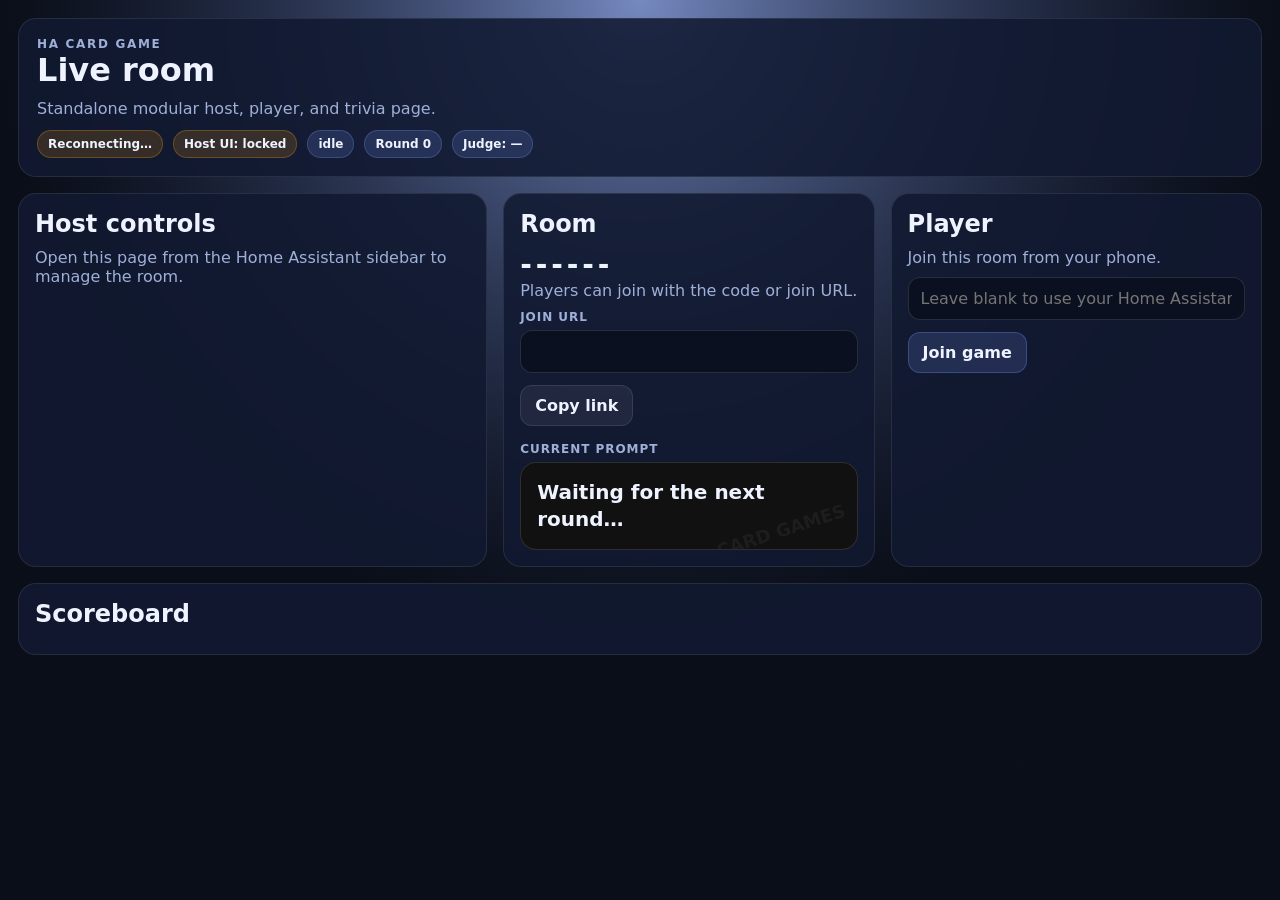
==== custom_components/ha_card_game/frontend/index.modular.html @ fb8c6206 "Add files via upload" ====
<!doctype html>
<html>
  <head>
    <meta charset="utf-8" />
    <meta name="viewport" content="width=device-width, initial-scale=1" />
    <title>HA Card Game Modular</title>
    <style>
      :root{
        --bg:#0b1020; --panel:#121a31; --panel2:#0f1730; --border:rgba(255,255,255,.09);
        --text:#eef3ff; --muted:#9fb0d8; --accent:#7c9cff; --accent2:#9bb6ff; --danger:#ef4444;
        --ok:#22c55e; --warn:#f59e0b;
      }
      *{box-sizing:border-box}
      html,body{margin:0;padding:0;background:radial-gradient(circle at top, rgba(58,86,165,.45), rgba(10,14,24,.96) 58%);color:var(--text);font-family:system-ui,-apple-system,Segoe UI,Roboto,sans-serif}
      body{min-height:100vh}
      .container{max-width:1500px;margin:0 auto;padding:18px}
      .hero,.card{background:rgba(18,26,49,.88);border:1px solid var(--border);border-radius:18px;backdrop-filter:blur(6px)}
      .hero{padding:18px;margin-bottom:16px}
      .eyebrow{font-size:12px;letter-spacing:.14em;text-transform:uppercase;color:var(--muted);font-weight:800}
      h1,h2,h3,h4{margin:0 0 10px}
      p{margin:0 0 10px}
      .muted{color:var(--muted)}
      .layout{display:grid;grid-template-columns:1.2fr .95fr .95fr;gap:16px}
      .card{padding:16px}
      .hidden{display:none!important}
      .badge{display:inline-flex;align-items:center;gap:6px;padding:6px 10px;border-radius:999px;background:rgba(124,156,255,.16);border:1px solid rgba(124,156,255,.26);font-size:12px;font-weight:700}
      .badge.warning{background:rgba(245,158,11,.16);border-color:rgba(245,158,11,.28)}
      .badge.success{background:rgba(34,197,94,.14);border-color:rgba(34,197,94,.3)}
      .pill-row,.actions,.row,.wrap{display:flex;gap:10px;flex-wrap:wrap}
      .control-grid,.subgrid{display:grid;grid-template-columns:repeat(auto-fit,minmax(210px,1fr));gap:12px}
      .label{display:block;font-size:12px;letter-spacing:.08em;text-transform:uppercase;color:var(--muted);font-weight:700;margin-bottom:6px}
      input,select,textarea,button{font:inherit}
      input,select,textarea{
        width:100%;background:#0b1020;border:1px solid rgba(255,255,255,.12);color:var(--text);
        border-radius:12px;padding:11px 12px
      }
      textarea{min-height:120px;resize:vertical}
      select[multiple]{min-height:132px}
      button{
        border:1px solid rgba(124,156,255,.28);background:rgba(124,156,255,.16);color:var(--text);
        border-radius:12px;padding:10px 14px;font-weight:700;cursor:pointer
      }
      button.secondary{background:rgba(255,255,255,.06);border-color:rgba(255,255,255,.1)}
      button.danger{background:rgba(239,68,68,.14);border-color:rgba(239,68,68,.3)}
      button:disabled{opacity:.55;cursor:not-allowed}
      .notice{padding:11px 12px;border-radius:12px;background:rgba(124,156,255,.12);border:1px solid rgba(124,156,255,.24);margin-bottom:12px}
      .notice.warning{background:rgba(245,158,11,.12);border-color:rgba(245,158,11,.26)}
      .notice.success{background:rgba(34,197,94,.12);border-color:rgba(34,197,94,.26)}
      .room-code{font-size:28px;font-weight:900;letter-spacing:.14em}
      .prompt-box{padding:16px;border-radius:16px;background:#111;border:1px solid rgba(255,255,255,.12);line-height:1.35;font-size:20px;font-weight:800;position:relative;overflow:hidden}
      .prompt-box::after,.hand-card::after{content:'CARD GAMES';position:absolute;right:8px;bottom:6px;font-size:18px;font-weight:900;opacity:.05;transform:rotate(-18deg);pointer-events:none}
      .hand{display:grid;grid-template-columns:repeat(auto-fit,minmax(160px,1fr));gap:12px}
      .hand-card{position:relative;text-align:left;min-height:190px;padding:16px;border-radius:18px;background:#fff;color:#111;border:1px solid rgba(0,0,0,.12);font-weight:700}
      .submission-card,.player-row,.score-row{padding:12px;border-radius:14px;background:rgba(255,255,255,.04);border:1px solid rgba(255,255,255,.08)}
      .submission-card.winner{border-color:rgba(34,197,94,.35);background:rgba(34,197,94,.08)}
      .players,.scoreboard,.submissions,.stack{display:grid;gap:10px}
      .host-section details{border:1px solid var(--border);border-radius:14px;background:rgba(10,16,32,.45);overflow:hidden}
      .host-section summary{cursor:pointer;list-style:none;padding:14px 16px;font-weight:800;display:flex;justify-content:space-between;align-items:center}
      .host-section summary::-webkit-details-marker{display:none}
      .host-section .section-body{padding:0 16px 16px}
      .pill-note{font-size:12px;color:var(--muted)}
      .q-wrap{margin-bottom:12px;padding:16px 18px;border-radius:18px;background:rgba(124,156,255,.10);border:1px solid rgba(124,156,255,.24)}
      .q-row{display:flex;gap:12px;align-items:flex-start}
      .q-badge{font-size:28px;font-weight:900;color:var(--accent2)}
      .q-text{font-size:19px;font-weight:800;line-height:1.35}
      .timer-badge{display:inline-flex;align-items:center;justify-content:center;min-width:72px;padding:6px 10px;border-radius:999px;font-weight:800;background:rgba(124,156,255,.18);border:1px solid rgba(124,156,255,.26)}
      .timer-badge.warning{background:rgba(245,158,11,.16);border-color:rgba(245,158,11,.3)}
      .timer-badge.danger{background:rgba(239,68,68,.16);border-color:rgba(239,68,68,.3)}
      .host-only{}
      @media (max-width: 1100px){.layout{grid-template-columns:1fr}}
    </style>
  </head>
  <body>
    <main class="container">
      <header class="hero">
        <div class="eyebrow">HA Card Game</div>
        <h1 id="heroTitle">Live room</h1>
        <p class="muted">Standalone modular host, player, and trivia page.</p>
        <div class="pill-row" style="margin-top:12px">
          <span class="badge" id="connectionBadge">Connecting…</span>
          <span class="badge" id="hostBadge">Host UI: checking…</span>
          <span class="badge" id="stateBadge">idle</span>
          <span class="badge" id="roundBadge">Round 0</span>
          <span class="badge" id="judgeBadge">Judge: —</span>
        </div>
      </header>

      <div class="layout">
        <section class="card">
          <h2>Host controls</h2>
          <div id="hostNotice" class="notice hidden"></div>
          <div id="hostLocked" class="muted">Open this page from the Home Assistant sidebar to manage the room.</div>
          <div id="hostControls" class="hidden"></div>
        </section>

        <section class="card" id="roomPanel">
          <h2>Room</h2>
          <div class="room-code" id="joinCodeMain">------</div>
          <p class="muted">Players can join with the code or join URL.</p>
          <label class="label" for="joinUrl">Join URL</label>
          <input id="joinUrl" readonly />
          <div class="actions" style="margin-top:12px">
            <button class="secondary" id="copyJoinBtn">Copy link</button>
          </div>
          <div style="margin-top:16px">
            <div class="label">Current prompt</div>
            <div class="prompt-box" id="promptText">Waiting for the next round…</div>
          </div>
        </section>

        <section class="card">
          <h2 id="playerHeading">Player</h2>
          <div id="playerNotice" class="notice hidden"></div>

          <div id="joinPanel">
            <p class="muted">Join this room from your phone.</p>
            <input id="playerNameInput" placeholder="Leave blank to use your Home Assistant name" />
            <div class="actions" style="margin-top:12px">
              <button id="joinBtn">Join game</button>
            </div>
          </div>

          <div id="activePlayerPanel" class="hidden">
            <div id="submitPanel">
              <div id="triviaQuestionPrompt" class="q-wrap hidden">
                <div class="q-row">
                  <div class="q-badge">Q:</div>
                  <div style="flex:1">
                    <div class="q-text" id="triviaQuestionText">Waiting…</div>
                    <div class="wrap" style="margin-top:10px;align-items:center">
                      <span class="timer-badge" id="triviaTimerBadge">No timer</span>
                      <span class="pill-note" id="triviaTimerNote">Timer starts when the round begins</span>
                    </div>
                  </div>
                </div>
              </div>

              <div id="playerPromptCard" class="prompt-box hidden"></div>

              <div class="label">Your hand / choices</div>
              <div class="hand" id="handList"></div>
              <label for="cardText" class="muted" id="manualAnswerLabel">Manual answer</label>
              <textarea id="cardText" placeholder="Enter your answer..."></textarea>
              <div class="actions" style="margin-top:12px">
                <button class="secondary" id="buzzBtn">Buzz in first</button>
                <button id="submitBtn">Submit</button>
              </div>
            </div>

            <div id="judgePanel" class="hidden" style="margin-top:16px">
              <div class="notice">You are the judge this round. Pick the best anonymous answer.</div>
              <div class="submissions" id="judgeSubmissions"></div>
            </div>
          </div>
        </section>
      </div>

      <section class="card" style="margin-top:16px">
        <h2>Scoreboard</h2>
        <div class="scoreboard" id="scoreboard"></div>
      </section>
    </main>

    <script>
      const DOMAIN = 'ha_card_game';
      const storageKey = 'ha_card_game_session';
      const url = new URL(window.location.href);
      const joinCodeFromUrl = (url.searchParams.get('join') || '').toUpperCase();
      const tokenFromUrl = (url.searchParams.get('token') || '').trim();
      const nameFromUrl = (url.searchParams.get('name') || '').trim();

      let session = JSON.parse(localStorage.getItem(storageKey) || 'null');
      if (tokenFromUrl) {
        session = { player_name: nameFromUrl || (session && session.player_name) || '', session_token: tokenFromUrl };
        localStorage.setItem(storageKey, JSON.stringify(session));
      }

      let latestState = null;
      let latestHost = null;
      let ws = null;
      let reconnectTimer = null;
      let hostEnabled = false;
      let countdownTimer = null;
      let hostEditing = false;
      let hostEditUntil = 0;

      const el = (id) => document.getElementById(id);
      const show = (node, visible) => node.classList.toggle('hidden', !visible);

      function markHostEditing(ms = 8000) {
        hostEditing = true;
        hostEditUntil = Date.now() + ms;
      }

      function clearHostEditingSoon(ms = 900) {
        hostEditUntil = Date.now() + ms;
        window.setTimeout(() => {
          if (Date.now() >= hostEditUntil) hostEditing = false;
        }, ms + 50);
      }

      function shouldSkipHostHydration() {
        if (!hostEditing && Date.now() >= hostEditUntil) return false;
        const active = document.activeElement;
        if (!active) return false;
        const tag = (active.tagName || '').toLowerCase();
        return tag === 'input' || tag === 'select' || tag === 'textarea';
      }

      function wireHostEditingGuards() {
        if (document.body.dataset.hostEditingGuards === 'true') return;
        document.body.dataset.hostEditingGuards = 'true';

        document.addEventListener('focusin', (event) => {
          const tag = (event.target?.tagName || '').toLowerCase();
          if (tag === 'input' || tag === 'select' || tag === 'textarea') markHostEditing(8000);
        });

        document.addEventListener('input', (event) => {
          const tag = (event.target?.tagName || '').toLowerCase();
          if (tag === 'input' || tag === 'select' || tag === 'textarea') markHostEditing(8000);
        });

        document.addEventListener('change', () => {
          markHostEditing(4000);
        });

        document.addEventListener('focusout', () => {
          clearHostEditingSoon(900);
        });
      }

      function setNotice(targetId, message, type = '') {
        const node = el(targetId);
        if (!node) return;
        node.textContent = message || '';
        node.className = 'notice' + (type ? ' ' + type : '') + (message ? '' : ' hidden');
      }
      function escapeHtml(value) {
        return String(value || '').replace(/[&<>"']/g, (char) => ({ '&': '&amp;', '<': '&lt;', '>': '&gt;', '"': '&quot;', "'": '&#39;' }[char]));
      }
      function escapeAttr(value) {
        return String(value || '')
          .replace(/&/g, '&amp;')
          .replace(/"/g, '&quot;')
          .replace(/</g, '&lt;')
          .replace(/>/g, '&gt;');
      }
      function setConnection(text, ok = true) {
        const badge = el('connectionBadge');
        badge.textContent = text;
        badge.className = 'badge' + (ok ? '' : ' warning');
      }

      function persistSession(data) {
        session = data;
        localStorage.setItem(storageKey, JSON.stringify(data));
      }

      function findParentHass() {
        try {
          if (window.parent && window.parent !== window) {
            const roots = window.parent.document.querySelectorAll('home-assistant, hc-main, home-assistant-main');
            for (const root of roots) {
              if (root && root.hass) return root.hass;
              if (root && root.__data && root.__data.hass) return root.__data.hass;
            }
            const first = window.parent.document.querySelector('home-assistant');
            if (first && first.hass) return first.hass;
          }
        } catch (_err) {}
        return null;
      }
      function getBearerToken() {
        try {
          const parentHass = findParentHass();
          const token = parentHass?.auth?.data?.accessToken;
          if (token) return token;
        } catch (_err) {}
        try {
          const raw = window.localStorage.getItem('hassTokens');
          if (raw) {
            const parsed = JSON.parse(raw);
            if (parsed?.access_token) return parsed.access_token;
          }
        } catch (_err) {}
        return null;
      }
      async function api(path, method = 'GET', body = null) {
        const options = { method, headers: {}, credentials: 'same-origin' };
        if (body) {
          options.headers['Content-Type'] = 'application/json';
          options.body = JSON.stringify(body);
        }
        const token = getBearerToken();
        if (token) options.headers['Authorization'] = 'Bearer ' + token;
        const response = await fetch(path, options);
        const data = await response.json().catch(() => ({}));
        if (!response.ok || data.ok === false) {
          throw new Error(data.error || 'Request failed');
        }
        return data;
      }
      async function hostAction(action, extra = {}) {
        return api(`/api/${DOMAIN}/host/action`, 'POST', { action, ...extra });
      }

      function createSection(hostControls, id, title, open) {
        let wrapper = document.getElementById(id);
        if (!wrapper) {
          wrapper = document.createElement('div');
          wrapper.className = 'host-section';
          wrapper.id = id;
          const details = document.createElement('details');
          details.open = !!open;
          details.innerHTML = `<summary><span>${title}</span><span>${open ? 'Hide' : 'Show'}</span></summary><div class="section-body"></div>`;
          details.addEventListener('toggle', () => {
            const marker = details.querySelector('summary span:last-child');
            if (marker) marker.textContent = details.open ? 'Hide' : 'Show';
          });
          wrapper.appendChild(details);
          hostControls.appendChild(wrapper);
        }
        return wrapper.querySelector('.section-body');
      }

      function renderPlayers(players, judge) {
        const hostList = el('playersHostList');
        if (hostList) {
          hostList.innerHTML = players.map((player) => `
            <div class="player-row">
              <div class="row" style="justify-content:space-between;align-items:center">
                <div>
                  <strong>${escapeHtml(player.name)}</strong>
                  <div class="muted">${player.name === judge && latestState?.game_mode !== 'trivia' ? 'Current judge' : 'Player'}${latestState?.trivia?.team_mode ? ` · ${escapeHtml(player.team || 'Solo')}` : ''}</div>
                </div>
                <div class="wrap" style="justify-content:flex-end">
                  ${player.name === judge && latestState?.game_mode !== 'trivia' ? '<span class="badge">Judge</span>' : ''}
                  ${latestState?.trivia?.team_mode ? `<span class="badge">${escapeHtml(player.team || 'Solo')}</span>` : ''}
                  <span class="badge">${player.score} pts</span>
                  ${hostEnabled ? `<button class="danger" data-remove-player="${escapeAttr(player.name)}">Remove</button>` : ''}
                </div>
              </div>
            </div>
          `).join('') || '<div class="muted">No players yet.</div>';
          hostList.querySelectorAll('[data-remove-player]').forEach((button) => {
            button.addEventListener('click', async () => {
              try {
                await hostAction('remove_player', { player_name: button.dataset.removePlayer });
                setNotice('hostNotice', `Removed ${button.dataset.removePlayer}.`, 'success');
              } catch (err) {
                setNotice('hostNotice', err.message, 'warning');
              }
            });
          });
        }

        const board = el('scoreboard');
        board.innerHTML = players.slice().sort((a,b) => (b.score - a.score) || a.name.localeCompare(b.name)).map((item, idx) => `
          <div class="score-row row" style="justify-content:space-between;align-items:center">
            <strong>#${idx + 1} ${escapeHtml(item.name)}</strong>
            <span class="badge">${item.score} pts</span>
          </div>
        `).join('') || '<div class="muted">No scores yet.</div>';
      }

      function renderDeckSelect(state) {
        const select = el('deckSelect');
        if (!select) return;
        const decks = state.available_decks || [];
        select.innerHTML = decks.map((deck) => `<option value="${escapeAttr(deck.slug)}">${escapeHtml(deck.name)}</option>`).join('');
        if (state.deck_name) select.value = state.deck_name;
        const selectedDeck = decks.find((item) => item.slug === state.deck_name) || decks[0];
        if (el('deckDescription')) el('deckDescription').textContent = selectedDeck?.description || '';
      }

      function renderQuestionArea(state) {
        const triviaMode = state.game_mode === 'trivia';
        show(el('triviaQuestionPrompt'), triviaMode);
        show(el('playerPromptCard'), !triviaMode && !!state.current_prompt);

        if (triviaMode) {
          el('triviaQuestionText').textContent = state.trivia?.current_question?.question || state.current_prompt || 'Waiting for the next trivia question…';
          updateTimerDisplay(state);
        } else {
          el('playerPromptCard').textContent = state.current_prompt || '';
        }
      }

      function renderHandOrChoices(state) {
        const hand = el('handList');
        const triviaMode = state.game_mode === 'trivia';
        const cards = state.hand || [];
        const choices = state.trivia?.current_question?.choices || [];
        const buzzerMode = !!state.trivia?.buzzer_mode;
        const buzzOwner = state.trivia?.buzz_owner || '';
        const canAnswer = !buzzerMode || buzzOwner === state.player_name;

        if (triviaMode) {
          hand.innerHTML = choices.map((choice, idx) => `
            <button class="hand-card" ${canAnswer ? '' : 'disabled'} data-choice="${escapeAttr(choice)}">
              <div><strong>${String.fromCharCode(65 + idx)}.</strong></div>
              <div style="margin-top:auto">${escapeHtml(choice)}</div>
            </button>
          `).join('') || '<div class="muted">Waiting for question choices.</div>';
          hand.querySelectorAll('[data-choice]').forEach((button) => {
            button.addEventListener('click', async () => {
              if (!canAnswer) return;
              el('cardText').value = button.dataset.choice;
              await submitCard();
            });
          });
          show(el('cardText'), false);
          show(el('manualAnswerLabel'), false);
        } else {
          hand.innerHTML = cards.map((card, idx) => `
            <button class="hand-card" data-card="${escapeAttr(card)}">
              <div class="pill-note">Card ${idx + 1}</div>
              <div style="margin-top:auto">${escapeHtml(card)}</div>
            </button>
          `).join('') || '<div class="muted">No hand cards yet.</div>';
          hand.querySelectorAll('[data-card]').forEach((button) => {
            button.addEventListener('click', () => {
              el('cardText').value = button.dataset.card;
            });
          });
          show(el('cardText'), true);
          show(el('manualAnswerLabel'), true);
        }
      }

      function renderJudgeSubmissions(state) {
        const panel = el('judgeSubmissions');
        const triviaMode = state.game_mode === 'trivia';
        if (triviaMode) {
          const results = state.trivia?.results || [];
          const correct = state.trivia?.current_question?.correct_answer || state.winner_card || '';
          const explanation = state.trivia?.current_question?.explanation || '';
          panel.innerHTML = results.map((item) => `
            <div class="submission-card ${item.correct ? 'winner' : ''}">
              <div><strong>${escapeHtml(item.player)}</strong>${state.trivia?.team_mode ? ` · ${escapeHtml(item.team || 'Solo')}` : ''}</div>
              <div style="margin-top:8px">${escapeHtml(item.answer || '—')}</div>
              <div class="muted" style="margin-top:6px">${item.correct ? 'Correct' : 'Incorrect'}</div>
            </div>
          `).join('') + (results.length ? `<div class="notice" style="margin-top:12px">Correct answer: <strong>${escapeHtml(correct)}</strong>${explanation ? `<div class="muted" style="margin-top:6px">${escapeHtml(explanation)}</div>` : ''}</div>` : '<div class="muted">Waiting for trivia results.</div>');
        } else {
          panel.innerHTML = (state.public_submissions || []).map((submission) => `
            <div class="submission-card">
              <div class="pill-note">Submission ${escapeHtml(submission.id.replace('sub_', ''))}</div>
              <div style="margin-top:8px">${escapeHtml(submission.card)}</div>
              <div style="margin-top:10px"><button data-submission-id="${escapeAttr(submission.id)}">Pick winner</button></div>
            </div>
          `).join('') || '<div class="muted">Waiting for all players to submit.</div>';
          panel.querySelectorAll('button[data-submission-id]').forEach((button) => {
            button.addEventListener('click', async () => {
              try {
                await api(`/api/${DOMAIN}/pick_winner`, 'POST', {
                  session_token: session?.session_token,
                  submission_id: button.dataset.submissionId,
                });
                setNotice('playerNotice', 'Winner selected.', 'success');
              } catch (err) {
                setNotice('playerNotice', err.message, 'warning');
              }
            });
          });
        }
      }

      function updateTimerDisplay(state) {
        const badge = el('triviaTimerBadge');
        const note = el('triviaTimerNote');
        if (!badge || !note) return;
        if (countdownTimer) {
          clearInterval(countdownTimer);
          countdownTimer = null;
        }
        const duration = Number(state.round_timer_duration || state.trivia?.answer_seconds || 0);
        const endsAt = Number(state.round_timer_ends_at || 0);

        function draw() {
          if (!duration || !endsAt) {
            badge.textContent = 'No timer';
            badge.classList.remove('warning', 'danger');
            note.textContent = state.state === 'results'
              ? `Answer shown now · next question after about ${Number(state.trivia?.reveal_seconds || 5)}s`
              : 'Timer starts when the round begins';
            return;
          }
          const remaining = Math.max(0, Math.ceil(endsAt - Date.now() / 1000));
          const minutes = Math.floor(remaining / 60);
          const seconds = String(remaining % 60).padStart(2, '0');
          badge.textContent = `${minutes}:${seconds}`;
          badge.classList.toggle('warning', remaining <= 15 && remaining > 5);
          badge.classList.toggle('danger', remaining <= 5);
          note.textContent = state.state === 'results'
            ? `Answer shown now · next question after about ${Number(state.trivia?.reveal_seconds || 5)}s`
            : 'Time remaining to answer';
        }
        draw();
        if (duration && endsAt) countdownTimer = setInterval(draw, 1000);
      }

      function renderPlayerControls(state) {
        const joined = !!state.is_joined;
        const isJudge = !!state.is_judge;
        const hasSubmitted = !!state.has_submitted;
        const triviaMode = state.game_mode === 'trivia';
        const triviaResult = (state.trivia?.results || []).find((item) => item.player === state.player_name);

        el('playerHeading').textContent = joined ? `Player: ${state.player_name}${state.team ? ` · ${state.team}` : ''}` : 'Join the game';
        show(el('joinPanel'), !joined);
        show(el('activePlayerPanel'), joined);
        show(el('submitPanel'), joined && (!isJudge || triviaMode));
        show(el('judgePanel'), joined && (isJudge || (triviaMode && state.state === 'results')));

        if (!joined && joinCodeFromUrl) {
          setNotice('playerNotice', `Joining room ${joinCodeFromUrl}`, '');
        } else if (joined && triviaMode && state.state === 'results' && triviaResult) {
          setNotice('playerNotice',
            triviaResult.correct
              ? `Correct! ${state.team ? `${state.team} now has ${state.team_score || 0} pts.` : ''}`
              : `Not this round. Correct answer: ${state.winner_card || state.trivia?.current_question?.correct_answer || ''}`,
            triviaResult.correct ? 'success' : 'warning'
          );
        } else if (joined && state.state === 'results' && state.winner) {
          setNotice('playerNotice', `${state.winner} won the round.`, 'success');
        } else if (joined && triviaMode && state.trivia?.steal_active && !hasSubmitted) {
          setNotice('playerNotice', state.trivia?.steal_team ? `Steal chance for ${state.trivia.steal_team}. Buzz in now.` : 'Steal chance is live. Buzz in now.', 'warning');
        } else if (joined && triviaMode && state.trivia?.buzzer_mode && !state.trivia?.buzz_owner && !hasSubmitted) {
          setNotice('playerNotice', 'Buzz in first to answer.', '');
        } else if (joined && triviaMode && state.trivia?.buzzer_mode && state.trivia?.buzz_owner && state.trivia?.buzz_owner !== state.player_name && !hasSubmitted) {
          setNotice('playerNotice', `${state.trivia.buzz_owner} has control of this question.`, '');
        } else if (joined && !isJudge && hasSubmitted) {
          setNotice('playerNotice', triviaMode ? 'Trivia answer locked in.' : 'Card submitted. Waiting for the judge.', 'success');
        } else {
          setNotice('playerNotice', '');
        }

        const canBuzz = !!(triviaMode && state.trivia?.buzzer_mode && state.state === 'submitting' && !hasSubmitted && (!state.trivia?.buzz_owner || state.trivia?.buzz_owner === state.player_name) && (!state.trivia?.steal_active || !state.trivia?.steal_team || state.team === state.trivia?.steal_team));
        const canSubmitTrivia = !!(triviaMode && state.state === 'submitting' && !hasSubmitted && (!state.trivia?.buzzer_mode || state.trivia?.buzz_owner === state.player_name));

        el('submitBtn').disabled = triviaMode ? !canSubmitTrivia : (hasSubmitted || state.state !== 'submitting');
        el('buzzBtn').disabled = !canBuzz;
        show(el('buzzBtn'), triviaMode && state.trivia?.buzzer_mode);
        el('cardText').disabled = hasSubmitted || state.state !== 'submitting';

        renderQuestionArea(state);
        renderHandOrChoices(state);
        if (joined && (isJudge || (triviaMode && state.state === 'results'))) renderJudgeSubmissions(state);
      }

      function ensureHostControls() {
        const hostControls = el('hostControls');
        if (hostControls.dataset.built === 'true') return;
        hostControls.dataset.built = 'true';

        const roundsBody = createSection(hostControls, 'hostSection-rounds', 'Game mode & rounds', true);
        const playersBody = createSection(hostControls, 'hostSection-players', 'Players', true);
        const accessBody = createSection(hostControls, 'hostSection-access', 'Room & host access', false);
        const advancedBody = createSection(hostControls, 'hostSection-advanced', 'Trivia packs, AI, and imports', false);

        roundsBody.innerHTML = `
          <div class="control-grid">
            <div>
              <label class="label" for="enhancedGameModeSelect">Mode</label>
              <select id="enhancedGameModeSelect">
                <option value="trivia">Trivia</option>
                <option value="cards">Cards Against Us</option>
                <option value="judge_party">Kids Cards Against Us</option>
              </select>
            </div>
            <div class="cards-only">
              <label class="label" for="deckSelect">Deck</label>
              <select id="deckSelect"></select>
              <div id="deckDescription" class="pill-note"></div>
            </div>
            <div class="trivia-only">
              <label class="label" for="enhancedTriviaCategorySelect">Trivia categories</label>
              <select id="enhancedTriviaCategorySelect" multiple></select>
              <div class="pill-note">Hold Ctrl/Cmd to choose more than one category.</div>
            </div>
            <div class="trivia-only">
              <label class="label" for="enhancedTriviaCountInput">Question count</label>
              <input id="enhancedTriviaCountInput" type="number" min="1" max="100" step="1" value="25" />
            </div>
            <div class="trivia-only">
              <label class="label" for="enhancedTriviaAgeRangeSelect">Age range</label>
              <select id="enhancedTriviaAgeRangeSelect">
                <option value="6_8">6-8</option><option value="9_12">9-12</option><option value="13_17">13-17</option><option value="18_plus">18+</option>
              </select>
            </div>
            <div class="trivia-only">
              <label class="label" for="enhancedTriviaSourceSelect">Source</label>
              <select id="enhancedTriviaSourceSelect">
                <option value="offline_curated">Offline curated</option><option value="ai">AI</option>
              </select>
            </div>
          </div>

          <div class="subgrid trivia-only" style="margin-top:12px">
            <div><label class="label" for="enhancedTriviaTeamModeSelect">Team mode</label><select id="enhancedTriviaTeamModeSelect"><option value="true">On</option><option value="false">Off</option></select></div>
            <div><label class="label" for="enhancedTriviaBuzzerModeSelect">Buzzer mode</label><select id="enhancedTriviaBuzzerModeSelect"><option value="true">On</option><option value="false">Off</option></select></div>
            <div><label class="label" for="enhancedTriviaBuzzBonusInput">Buzz bonus</label><input id="enhancedTriviaBuzzBonusInput" type="number" min="0" max="10" step="1" value="1" /></div>
            <div><label class="label" for="enhancedTriviaStealEnabledSelect">Steal answer</label><select id="enhancedTriviaStealEnabledSelect"><option value="true">On</option><option value="false">Off</option></select></div>
            <div><label class="label" for="enhancedAnswerSecondsInput">Answer seconds</label><input id="enhancedAnswerSecondsInput" type="number" min="3" max="120" step="1" value="15" /></div>
            <div><label class="label" for="enhancedRevealSecondsInput">Reveal seconds</label><input id="enhancedRevealSecondsInput" type="number" min="1" max="60" step="1" value="5" /></div>
            <div><label class="label" for="enhancedAutoCycleSelect">Auto next question</label><select id="enhancedAutoCycleSelect"><option value="true">On</option><option value="false">Off</option></select></div>
          </div>

          <div class="actions" style="margin-top:12px">
            <button id="enhancedApplyModeBtn">Apply mode</button>
            <button class="secondary cards-only" id="hostReloadDecksBtn">Reload decks</button>
            <button class="secondary cards-only" id="hostStartBtn">Start game</button>
            <button class="secondary trivia-only" id="enhancedPrepareTriviaBtn">Prepare trivia</button>
            <button class="secondary trivia-only" id="enhancedGenerateAiTriviaBtn">Generate AI trivia deck</button>
            <button class="secondary trivia-only" id="enhancedStartTriviaBtn">Start trivia</button>
            <button class="secondary" id="hostNextBtn">Next round</button>
            <button class="danger" id="hostResetBtn">Reset lobby</button>
          </div>
          <div id="hostExtraNotice" class="notice hidden" style="margin-top:12px"></div>
        `;

        playersBody.innerHTML = `<div id="playersHostList" class="players"></div>`;

        accessBody.innerHTML = `
          <div class="control-grid">
            <div>
              <label class="label" for="hostUsersSelect">Allowed host users</label>
              <select id="hostUsersSelect" multiple size="6"></select>
            </div>
            <div>
              <label class="label" for="joinCodeTop">Join code</label>
              <div class="room-code" id="joinCodeTop">------</div>
            </div>
          </div>
          <div class="actions" style="margin-top:12px">
            <button class="secondary" id="saveHostUsersBtn">Save host users</button>
          </div>
        `;

        advancedBody.innerHTML = `
          <div class="subgrid trivia-only">
            <div style="grid-column:1 / -1;">
              <h4>Trivia pack import</h4>
              <div class="pill-note">Import a trivia JSON pack here. This is separate from card deck tools.</div>
            </div>
            <div>
              <label class="label" for="enhancedTriviaImportFile">Upload trivia JSON</label>
              <input id="enhancedTriviaImportFile" type="file" accept="application/json,.json" />
            </div>
            <div style="grid-column:1 / -1;">
              <label class="label" for="enhancedTriviaImportJson">Or paste trivia JSON</label>
              <textarea id="enhancedTriviaImportJson" rows="10" placeholder='{"slug":"my_pack","name":"My Pack","questions":[...]}'></textarea>
            </div>
            <div class="actions" style="grid-column:1 / -1;">
              <button class="secondary" id="enhancedImportTriviaPackBtn">Import trivia pack</button>
              <button class="secondary" id="enhancedClearTriviaImportBtn">Clear import box</button>
              <button class="secondary" id="enhancedOpenTriviaEditorBtn">Open manual trivia editor</button>
            </div>
            <div style="grid-column:1 / -1;">
              <div id="enhancedTriviaImportNotice" class="pill-note"></div>
            </div>
          </div>

          <div class="subgrid trivia-only" style="margin-top:14px">
            <div style="grid-column:1 / -1;">
              <h4>Trivia voice</h4>
            </div>
            <div><label class="label" for="enhancedTtsEnabledSelect">Voice host</label><select id="enhancedTtsEnabledSelect"><option value="false">Off</option><option value="true">On</option></select></div>
            <div><label class="label" for="enhancedTtsProviderSelect">TTS provider</label><select id="enhancedTtsProviderSelect"></select></div>
            <div><label class="label" for="enhancedTtsVoiceInput">Voice name</label><input id="enhancedTtsVoiceInput" placeholder="alloy, shimmer..." /></div>
            <div><label class="label" for="enhancedTtsLanguageInput">Language</label><input id="enhancedTtsLanguageInput" placeholder="en-US" /></div>
            <div><label class="label" for="enhancedSpeechRateInput">Speech rate WPM</label><input id="enhancedSpeechRateInput" type="number" min="80" max="260" step="5" value="155" /></div>
            <div><label class="label" for="enhancedTimerAfterVoiceSelect">Start timer after speech</label><select id="enhancedTimerAfterVoiceSelect"><option value="true">On</option><option value="false">Off</option></select></div>
            <div><label class="label" for="enhancedAnnounceAnswersSelect">Read correct answer</label><select id="enhancedAnnounceAnswersSelect"><option value="true">On</option><option value="false">Off</option></select></div>
            <div><label class="label" for="enhancedAnnouncePlayersSelect">Read winners</label><select id="enhancedAnnouncePlayersSelect"><option value="true">On</option><option value="false">Off</option></select></div>
            <div style="grid-column:1 / -1;">
              <label class="label" for="enhancedTtsTargetsSelect">Speaker targets</label>
              <select id="enhancedTtsTargetsSelect" multiple></select>
              <div class="pill-note">Pick one provider and one or more media players.</div>
            </div>
            <div class="actions" style="grid-column:1 / -1;">
              <button class="secondary" id="enhancedSaveVoiceBtn">Save voice settings</button>
            </div>
          </div>

          <div class="subgrid" style="margin-top:14px">
            <div style="grid-column:1 / -1;">
              <h4>AI deck tools</h4>
            </div>
            <div><label class="label" for="aiThemeInput">AI theme</label><input id="aiThemeInput" placeholder="Smart home chaos" /></div>
            <div><label class="label" for="aiAgeRangeSelect">Age range</label><select id="aiAgeRangeSelect"><option value="6_8">6-8</option><option value="9_12">9-12</option><option value="13_17">13-17</option><option value="18_plus" selected>18+</option></select></div>
            <div class="cards-only"><label class="label" for="aiPromptCountInput">Prompt count</label><input id="aiPromptCountInput" type="number" min="1" value="12" /></div>
            <div class="cards-only"><label class="label" for="aiWhiteCountInput">White card count</label><input id="aiWhiteCountInput" type="number" min="3" value="40" /></div>
            <div class="actions cards-only" style="grid-column:1 / -1;">
              <button class="secondary" id="generateAiDeckBtn">Generate AI deck</button>
              <button class="secondary" id="extendDeckAiBtn">Add AI cards to selected deck</button>
            </div>
          </div>

          <div id="manualEditorMount" class="hidden" style="margin-top:16px">
            <h4>Manual custom trivia pack editor</h4>
            <div class="control-grid">
              <div><label class="label" for="customTriviaPackSelect">Existing pack</label><select id="customTriviaPackSelect"></select></div>
              <div><label class="label" for="customTriviaPackNameInput">Pack name</label><input id="customTriviaPackNameInput" placeholder="Road Trip Facts" /></div>
              <div><label class="label" for="customTriviaPackSlugInput">Pack slug</label><input id="customTriviaPackSlugInput" placeholder="road_trip_facts" /></div>
            </div>
            <div style="margin-top:12px">
              <label class="label" for="customTriviaPackDescriptionInput">Description</label>
              <input id="customTriviaPackDescriptionInput" placeholder="Family road trip trivia for mixed ages" />
            </div>
            <div style="margin-top:12px">
              <label class="label" for="customTriviaQuestionsInput">Questions JSON array</label>
              <textarea id="customTriviaQuestionsInput" style="min-height:220px" placeholder='[{"question":"What color is the sun?","correct_answer":"Yellow","choices":["Blue","Yellow","Green","Purple"],"accepted_answers":["Yellow"],"difficulty":"easy","age_range":"6_8"}]'></textarea>
            </div>
            <div class="actions" style="margin-top:12px">
              <button class="secondary" id="saveCustomTriviaPackBtn">Save trivia pack</button>
              <button class="danger" id="deleteCustomTriviaPackBtn">Delete trivia pack</button>
            </div>
            <div id="manualEditorNotice" class="notice hidden" style="margin-top:12px"></div>
          </div>
        `;

        bindHostButtons();
      }

      function bindHostButtons() {
        el('enhancedApplyModeBtn').addEventListener('click', async () => {
          try {
            const mode = el('enhancedGameModeSelect').value;
            await hostAction('set_game_mode', { game_mode: mode });
            setNotice('hostNotice', 'Game mode updated.', 'success');
          } catch (err) { setNotice('hostNotice', err.message, 'warning'); }
        });

        el('saveHostUsersBtn').addEventListener('click', async () => {
          try {
            const selected = Array.from(el('hostUsersSelect').selectedOptions || []).map((option) => option.value);
            await hostAction('set_allowed_host_users', { user_ids: selected });
            await bootstrapHost();
            setNotice('hostNotice', 'Host users updated.', 'success');
          } catch (err) { setNotice('hostNotice', err.message, 'warning'); }
        });

        el('hostReloadDecksBtn').addEventListener('click', async () => {
          try { await hostAction('reload_decks'); setNotice('hostNotice', 'Decks reloaded.', 'success'); }
          catch (err) { setNotice('hostNotice', err.message, 'warning'); }
        });
        el('hostStartBtn').addEventListener('click', async () => {
          try { await hostAction('start_game', { deck_name: el('deckSelect').value, game_mode: latestState?.game_mode === 'trivia' ? 'trivia' : 'cards' }); setNotice('hostNotice', 'Game started.', 'success'); }
          catch (err) { setNotice('hostNotice', err.message, 'warning'); }
        });
        el('hostNextBtn').addEventListener('click', async () => {
          try { await hostAction('next_round'); setNotice('hostNotice', 'Advanced to the next round.', 'success'); }
          catch (err) { setNotice('hostNotice', err.message, 'warning'); }
        });
        el('hostResetBtn').addEventListener('click', async () => {
          try { await hostAction('reset_game'); localStorage.removeItem(storageKey); session = null; setNotice('hostNotice', 'Lobby reset and new join code issued.', 'success'); }
          catch (err) { setNotice('hostNotice', err.message, 'warning'); }
        });

        el('generateAiDeckBtn').addEventListener('click', async () => {
          const btn = el('generateAiDeckBtn');
          const old = btn.textContent;
          try {
            btn.disabled = true; btn.textContent = 'Please wait…';
            await hostAction('generate_ai_deck', {
              theme: el('aiThemeInput').value || 'Custom AI Pack',
              age_range: el('aiAgeRangeSelect').value,
              prompt_count: parseInt(el('aiPromptCountInput').value || '12', 10),
              white_count: parseInt(el('aiWhiteCountInput').value || '40', 10),
              family_friendly: true
            });
            setNotice('hostExtraNotice', 'AI deck generated.', 'success');
          } catch (err) { setNotice('hostExtraNotice', err.message, 'warning'); }
          finally { hostEditing = false; hostEditUntil = 0; btn.disabled = false; btn.textContent = old; }
        });

        el('extendDeckAiBtn').addEventListener('click', async () => {
          const btn = el('extendDeckAiBtn');
          const old = btn.textContent;
          try {
            btn.disabled = true; btn.textContent = 'Please wait…';
            await hostAction('extend_deck_with_ai', {
              deck_name: el('deckSelect').value,
              theme: el('aiThemeInput').value || 'Deck Expansion',
              age_range: el('aiAgeRangeSelect').value,
              prompt_count: Math.max(1, parseInt(el('aiPromptCountInput').value || '6', 10) || 6),
              white_count: Math.max(3, parseInt(el('aiWhiteCountInput').value || '20', 10) || 20),
              family_friendly: true
            });
            setNotice('hostExtraNotice', 'Selected deck expanded with AI cards.', 'success');
          } catch (err) { setNotice('hostExtraNotice', err.message, 'warning'); }
          finally { hostEditing = false; hostEditUntil = 0; btn.disabled = false; btn.textContent = old; }
        });

        el('enhancedPrepareTriviaBtn').addEventListener('click', async () => {
          const btn = el('enhancedPrepareTriviaBtn');
          const old = btn.textContent;
          try {
            btn.disabled = true; btn.textContent = 'Please wait…';
            const categories = Array.from(el('enhancedTriviaCategorySelect').selectedOptions || []).map((o) => o.value).filter(Boolean);
            await hostAction('set_game_mode', { game_mode: 'trivia' });
            await saveVoiceSettings();
            await hostAction('set_trivia_settings', {
              team_mode: el('enhancedTriviaTeamModeSelect').value === 'true',
              buzzer_mode: el('enhancedTriviaBuzzerModeSelect').value === 'true',
              buzz_bonus: parseInt(el('enhancedTriviaBuzzBonusInput').value || '1', 10),
              steal_enabled: el('enhancedTriviaStealEnabledSelect').value === 'true',
              answer_seconds: parseInt(el('enhancedAnswerSecondsInput').value || '15', 10),
              reveal_seconds: parseInt(el('enhancedRevealSecondsInput').value || '5', 10),
              auto_cycle_enabled: el('enhancedAutoCycleSelect').value === 'true',
            });
            await hostAction('prepare_trivia', {
              categories,
              category: categories[0] || 'fun_facts',
              age_range: el('enhancedTriviaAgeRangeSelect').value || '18_plus',
              question_count: parseInt(el('enhancedTriviaCountInput').value || '25', 10),
              source: el('enhancedTriviaSourceSelect').value || 'offline_curated',
            });
            await bootstrapHost(); await fetchState();
            setNotice('hostExtraNotice', `Prepared trivia from ${categories.length || 1} categor${categories.length === 1 ? 'y' : 'ies'}.`, 'success');
          } catch (err) { setNotice('hostExtraNotice', err.message, 'warning'); }
          finally { hostEditing = false; hostEditUntil = 0; btn.disabled = false; btn.textContent = old; }
        });

        el('enhancedGenerateAiTriviaBtn').addEventListener('click', async () => {
          const btn = el('enhancedGenerateAiTriviaBtn');
          const old = btn.textContent;
          try {
            btn.disabled = true; btn.textContent = 'Please wait…';
            const categories = Array.from(el('enhancedTriviaCategorySelect').selectedOptions || []).map((o) => o.value).filter(Boolean);
            await hostAction('set_game_mode', { game_mode: 'trivia' });
            await saveVoiceSettings();
            await hostAction('set_trivia_settings', {
              team_mode: el('enhancedTriviaTeamModeSelect').value === 'true',
              buzzer_mode: el('enhancedTriviaBuzzerModeSelect').value === 'true',
              buzz_bonus: parseInt(el('enhancedTriviaBuzzBonusInput').value || '1', 10),
              steal_enabled: el('enhancedTriviaStealEnabledSelect').value === 'true',
              answer_seconds: parseInt(el('enhancedAnswerSecondsInput').value || '15', 10),
              reveal_seconds: parseInt(el('enhancedRevealSecondsInput').value || '5', 10),
              auto_cycle_enabled: el('enhancedAutoCycleSelect').value === 'true',
            });
            await hostAction('prepare_trivia', {
              categories,
              category: categories[0] || el('aiThemeInput').value || 'fun_facts',
              age_range: el('enhancedTriviaAgeRangeSelect').value || '18_plus',
              question_count: parseInt(el('enhancedTriviaCountInput').value || '25', 10),
              source: 'ai',
            });
            await bootstrapHost(); await fetchState();
            setNotice('hostExtraNotice', 'AI trivia generated.', 'success');
          } catch (err) { setNotice('hostExtraNotice', err.message, 'warning'); }
          finally { hostEditing = false; hostEditUntil = 0; btn.disabled = false; btn.textContent = old; }
        });

        el('enhancedStartTriviaBtn').addEventListener('click', async () => {
          try {
            await hostAction('set_game_mode', { game_mode: 'trivia' });
            await saveVoiceSettings();
            await hostAction('start_trivia_round');
            await fetchState();
            setNotice('hostExtraNotice', 'Trivia round started.', 'success');
          } catch (err) { setNotice('hostExtraNotice', err.message, 'warning'); }
        });

        el('enhancedImportTriviaPackBtn').addEventListener('click', async () => {
          const button = el('enhancedImportTriviaPackBtn');
          const notice = el('enhancedTriviaImportNotice');
          const originalText = button.textContent;
          try {
            button.disabled = true;
            button.textContent = 'Please wait…';
            notice.textContent = 'Importing trivia pack…';
            let payload = null;
            const fileInput = el('enhancedTriviaImportFile');
            const textArea = el('enhancedTriviaImportJson');
            if (fileInput?.files?.length) {
              payload = JSON.parse(await fileInput.files[0].text());
            } else {
              const raw = String(textArea?.value || '').trim();
              if (!raw) throw new Error('Choose a trivia JSON file or paste trivia JSON');
              payload = JSON.parse(raw);
            }
            await hostAction('import_trivia_pack', {
              slug: String(payload.slug || payload.name || '').trim(),
              name: String(payload.name || payload.slug || '').trim(),
              description: String(payload.description || '').trim(),
              questions: Array.isArray(payload.questions) ? payload.questions : [],
            });
            await bootstrapHost(); await fetchState();
            const importedSlug = String(payload.slug || payload.name || '').trim();
            if (importedSlug) {
              const existing = JSON.parse(localStorage.getItem('ha_card_game_selected_categories') || '[]');
              const merged = Array.from(new Set([importedSlug, ...existing].filter(Boolean)));
              localStorage.setItem('ha_card_game_selected_categories', JSON.stringify(merged));
            }
            renderHostControls(latestState, latestHost);
            const importedCount = Array.isArray(payload.questions) ? payload.questions.length : 0;
            notice.textContent = `Imported trivia pack: ${payload.name || payload.slug} (${importedCount} questions)`;
            setNotice('hostExtraNotice', `Imported trivia pack: ${payload.name || payload.slug}`, 'success');
          } catch (err) {
            notice.textContent = err.message || String(err);
            setNotice('hostExtraNotice', err.message || String(err), 'warning');
          } finally {
            button.disabled = false;
            button.textContent = originalText;
          }
        });

        el('enhancedClearTriviaImportBtn').addEventListener('click', () => {
          if (el('enhancedTriviaImportFile')) el('enhancedTriviaImportFile').value = '';
          if (el('enhancedTriviaImportJson')) el('enhancedTriviaImportJson').value = '';
          if (el('enhancedTriviaImportNotice')) el('enhancedTriviaImportNotice').textContent = '';
        });

        el('enhancedOpenTriviaEditorBtn').addEventListener('click', () => {
          show(el('manualEditorMount'), true);
          el('manualEditorMount').scrollIntoView({ behavior: 'smooth', block: 'start' });
          setNotice('hostExtraNotice', 'Opened manual trivia editor.', 'success');
        });

        el('saveCustomTriviaPackBtn').addEventListener('click', async () => {
          try {
            const questions = JSON.parse(el('customTriviaQuestionsInput').value || '[]');
            await hostAction('save_custom_trivia_pack', {
              slug: el('customTriviaPackSlugInput').value,
              name: el('customTriviaPackNameInput').value,
              description: el('customTriviaPackDescriptionInput').value,
              questions,
            });
            await bootstrapHost(); await fetchState();
            hostEditing = false; hostEditUntil = 0;
            setNotice('manualEditorNotice', 'Custom trivia pack saved.', 'success');
          } catch (err) { setNotice('manualEditorNotice', err.message, 'warning'); }
        });

        el('deleteCustomTriviaPackBtn').addEventListener('click', async () => {
          try {
            await hostAction('delete_custom_trivia_pack', {
              slug: el('customTriviaPackSlugInput').value || el('customTriviaPackSelect').value
            });
            await bootstrapHost(); await fetchState();
            setNotice('manualEditorNotice', 'Custom trivia pack deleted.', 'success');
          } catch (err) { setNotice('manualEditorNotice', err.message, 'warning'); }
        });

        el('customTriviaPackSelect').addEventListener('change', () => {
          const packs = latestHost?.custom_trivia_packs || [];
          const pack = packs.find((item) => item.slug === el('customTriviaPackSelect').value);
          if (!pack) {
            el('customTriviaPackNameInput').value = '';
            el('customTriviaPackSlugInput').value = '';
            el('customTriviaPackDescriptionInput').value = '';
            el('customTriviaQuestionsInput').value = '[]';
            return;
          }
          el('customTriviaPackNameInput').value = pack.name || '';
          el('customTriviaPackSlugInput').value = pack.slug || '';
          el('customTriviaPackDescriptionInput').value = pack.description || '';
          el('customTriviaQuestionsInput').value = JSON.stringify(pack.questions || [], null, 2);
        });

        el('enhancedSaveVoiceBtn').addEventListener('click', async () => {
          try {
            await saveVoiceSettings();
            await bootstrapHost(); await fetchState();
            hostEditing = false; hostEditUntil = 0;
            setNotice('hostExtraNotice', 'Voice settings saved.', 'success');
          } catch (err) { setNotice('hostExtraNotice', err.message, 'warning'); }
        });
      }

      async function saveVoiceSettings() {
        const provider = el('enhancedTtsProviderSelect');
        if (!provider) return;
        const speakerSelect = el('enhancedTtsTargetsSelect');
        const speakerTargets = Array.from(speakerSelect?.selectedOptions || []).map((option) => option.value).filter(Boolean);
        await hostAction('set_trivia_voice_config', {
          enabled: el('enhancedTtsEnabledSelect').value === 'true',
          provider_entity: provider.value || '',
          speaker_targets: speakerTargets,
          voice: el('enhancedTtsVoiceInput').value || '',
          language: el('enhancedTtsLanguageInput').value || '',
          announce_answers: el('enhancedAnnounceAnswersSelect').value === 'true',
          announce_correct_players: el('enhancedAnnouncePlayersSelect').value === 'true',
          start_timer_after_voice: el('enhancedTimerAfterVoiceSelect').value === 'true',
          speech_rate_wpm: parseInt(el('enhancedSpeechRateInput').value || '155', 10),
        });
      }

      function renderHostControls(state, host) {
        ensureHostControls();
        const skipHydration = shouldSkipHostHydration();
        el('joinCodeTop').textContent = state.join_code || '------';
        const users = Array.isArray(host?.available_host_users) ? host.available_host_users : [];
        const selectedIds = new Set(Array.isArray(host?.allowed_host_user_ids) ? host.allowed_host_user_ids : []);
        el('hostUsersSelect').innerHTML = users.map((user) => {
          const label = `${escapeHtml(user.name)}${user.is_admin ? ' (admin)' : ''}${user.is_active === false ? ' [inactive]' : ''}`;
          return `<option value="${escapeAttr(user.id)}"${selectedIds.has(user.id) ? ' selected' : ''}>${label}</option>`;
        }).join('');

        el('enhancedGameModeSelect').value = state.game_mode || 'cards';

        const isTrivia = state.game_mode === 'trivia';
        document.querySelectorAll('.trivia-only').forEach((node) => node.classList.toggle('hidden', !isTrivia));
        document.querySelectorAll('.cards-only').forEach((node) => node.classList.toggle('hidden', isTrivia));

        renderDeckSelect(state);

        const options = new Map();
        (host?.trivia?.categories || []).forEach((value) => {
          const clean = String(value || '').trim();
          if (clean) options.set(clean, clean);
        });
        (state?.trivia?.custom_packs || []).forEach((pack) => {
          const clean = String(pack.slug || '').trim();
          if (clean) options.set(clean, pack.name || clean);
        });
        (host?.custom_trivia_packs || []).forEach((pack) => {
          const clean = String(pack.slug || '').trim();
          if (clean) options.set(clean, pack.name || clean);
        });

        const remembered = JSON.parse(localStorage.getItem('ha_card_game_selected_categories') || '[]');
        const fallbackSelected = [state?.trivia?.category].filter(Boolean);
        const selectedSet = new Set((remembered.length ? remembered : fallbackSelected).filter(Boolean));
        const customPacks = [ ...(state?.trivia?.custom_packs || []), ...(host?.custom_trivia_packs || []) ];
        el('enhancedTriviaCategorySelect').innerHTML = Array.from(options.entries()).map(([value, label]) => {
          const isCustom = customPacks.some((pack) => pack.slug === value);
          const shownLabel = isCustom ? `${label} (custom)` : label;
          return `<option value="${escapeAttr(value)}" ${selectedSet.has(value) ? 'selected' : ''}>${escapeHtml(shownLabel)}</option>`;
        }).join('');
        el('enhancedTriviaCategorySelect').onchange = () => {
          const selected = Array.from(el('enhancedTriviaCategorySelect').selectedOptions || []).map((option) => option.value);
          localStorage.setItem('ha_card_game_selected_categories', JSON.stringify(selected));
        };

        if (!skipHydration) {
          if (!el('enhancedTriviaCountInput').value) el('enhancedTriviaCountInput').value = '25';
          el('enhancedTriviaAgeRangeSelect').value = state?.trivia?.age_range || '18_plus';
          el('enhancedTriviaSourceSelect').value = state?.trivia?.source || 'offline_curated';
          el('enhancedTriviaTeamModeSelect').value = String(Boolean(state?.trivia?.team_mode));
          el('enhancedTriviaBuzzerModeSelect').value = String(Boolean(state?.trivia?.buzzer_mode));
          el('enhancedTriviaBuzzBonusInput').value = state?.trivia?.buzz_bonus ?? 1;
          el('enhancedTriviaStealEnabledSelect').value = String(Boolean(state?.trivia?.steal_enabled));
          el('enhancedAnswerSecondsInput').value = state?.trivia?.answer_seconds || state?.round_timer_duration || 15;
          el('enhancedRevealSecondsInput').value = state?.trivia?.reveal_seconds || 5;
          el('enhancedAutoCycleSelect').value = String(state?.trivia?.auto_cycle_enabled !== false);
        }

        const voice = host?.trivia?.voice || {};
        const providers = (host?.trivia?.tts_providers || []).map((item) => ({ value: item.entity_id, label: item.name || item.entity_id }));
        el('enhancedTtsProviderSelect').innerHTML = ['<option value="">Choose provider...</option>'].concat(providers.map((item) => `<option value="${escapeAttr(item.value)}">${escapeHtml(item.label)}</option>`)).join('');
        if (!skipHydration) {
          el('enhancedTtsEnabledSelect').value = String(Boolean(voice.enabled));
          el('enhancedTtsProviderSelect').value = voice.provider_entity || '';
          el('enhancedTtsVoiceInput').value = voice.voice || '';
          el('enhancedTtsLanguageInput').value = voice.language || '';
          el('enhancedSpeechRateInput').value = voice.speech_rate_wpm ?? 155;
          el('enhancedTimerAfterVoiceSelect').value = String(voice.start_timer_after_voice !== false);
          el('enhancedAnnounceAnswersSelect').value = String(voice.announce_answers !== false);
          el('enhancedAnnouncePlayersSelect').value = String(voice.announce_correct_players !== false);
        }
        const selectedTargets = new Set((voice.speaker_targets || []).map((v) => String(v)));
        el('enhancedTtsTargetsSelect').innerHTML = (host?.trivia?.speaker_targets || []).map((item) => {
          const value = String(item.entity_id || '');
          const label = String(item.name || value);
          return `<option value="${escapeAttr(value)}"${selectedTargets.has(value) ? ' selected' : ''}>${escapeHtml(label)}</option>`;
        }).join('');

        el('customTriviaPackSelect').innerHTML = '<option value="">New pack</option>' + (host?.custom_trivia_packs || []).map((item) => `<option value="${escapeAttr(item.slug)}">${escapeHtml(item.name)} (${item.question_count || (item.questions || []).length})</option>`).join('');
      }

      function render(state) {
        latestState = state;
        el('heroTitle').textContent = state.active_instance_name || 'Live room';
        el('stateBadge').textContent = state.state;
        el('roundBadge').textContent = `Round ${state.round_number}`;
        el('judgeBadge').textContent = state.game_mode === 'trivia' ? 'Trivia mode' : `Judge: ${state.judge || '—'}`;
        el('joinCodeMain').textContent = state.join_code || '------';
        el('joinUrl').value = state.join_url || '';
        el('promptText').textContent = state.current_prompt || 'Waiting for the next round…';
        renderPlayers(state.players || [], state.judge);
        renderPlayerControls(state);
        if (hostEnabled) renderHostControls(state, latestHost);
      }

      async function fetchState() {
        const token = session?.session_token ? `?token=${encodeURIComponent(session.session_token)}` : '';
        const data = await api(`/api/${DOMAIN}/state${token}`);
        render(data.state);
      }

      async function bootstrapHost() {
        try {
          const data = await api(`/api/${DOMAIN}/host/bootstrap`);
          latestHost = data.host || null;
          hostEnabled = !!data.host?.can_manage;
          el('hostBadge').textContent = 'Host UI: enabled';
          el('hostBadge').className = 'badge success';
          show(el('hostControls'), true);
          show(el('hostLocked'), false);
          render(data.state);
        } catch (_err) {
          latestHost = null;
          hostEnabled = false;
          el('hostBadge').textContent = 'Host UI: locked';
          el('hostBadge').className = 'badge warning';
          show(el('hostControls'), false);
          show(el('hostLocked'), true);
        }
      }

      async function joinPlayer() {
        try {
          const playerName = el('playerNameInput').value.trim();
          const joinCode = joinCodeFromUrl || latestState?.join_code;
          const data = await api(`/api/${DOMAIN}/join`, 'POST', {
            join_code: joinCode,
            player_name: playerName,
          });
          persistSession({ player_name: data.player_name, session_token: data.session_token });
          await fetchState();
          setNotice('playerNotice', 'Joined successfully.', 'success');
        } catch (err) { setNotice('playerNotice', err.message, 'warning'); }
      }

      async function submitCard() {
        try {
          await api(`/api/${DOMAIN}/submit`, 'POST', {
            session_token: session?.session_token,
            card_text: el('cardText').value,
          });
          el('cardText').value = '';
          await fetchState();
          setNotice('playerNotice', 'Submitted.', 'success');
        } catch (err) { setNotice('playerNotice', err.message, 'warning'); }
      }

      async function buzzIn() {
        try {
          await api(`/api/${DOMAIN}/buzz`, 'POST', { session_token: session?.session_token });
          await fetchState();
          setNotice('playerNotice', 'Buzzed in.', 'success');
        } catch (err) { setNotice('playerNotice', err.message, 'warning'); }
      }

      function connectWebSocket() {
        if (ws) ws.close();
        const protocol = window.location.protocol === 'https:' ? 'wss:' : 'ws:';
        ws = new WebSocket(`${protocol}//${window.location.host}/api/${DOMAIN}/ws`);
        ws.addEventListener('open', () => {
          setConnection('Live', true);
          if (reconnectTimer) {
            clearTimeout(reconnectTimer);
            reconnectTimer = null;
          }
        });
        ws.addEventListener('message', (event) => {
          try {
            const payload = JSON.parse(event.data);
            if (payload.event === 'state' && payload.state) {
              const state = { ...payload.state };
              if (session?.session_token && latestState) {
                state.is_joined = latestState.is_joined;
                state.player_name = latestState.player_name;
                state.is_judge = latestState.is_judge;
                state.has_submitted = latestState.has_submitted;
                state.hand = latestState.hand;
              }
              render(state);
              if (session?.session_token) fetchState().catch(() => {});
            }
          } catch (err) { console.error(err); }
        });
        ws.addEventListener('close', () => {
          setConnection('Reconnecting…', false);
          reconnectTimer = setTimeout(connectWebSocket, 1500);
        });
        ws.addEventListener('error', () => {
          setConnection('Connection issue', false);
          ws.close();
        });
      }

      el('joinBtn').addEventListener('click', joinPlayer);
      el('submitBtn').addEventListener('click', submitCard);
      el('buzzBtn').addEventListener('click', buzzIn);
      el('copyJoinBtn').addEventListener('click', async () => {
        try {
          await navigator.clipboard.writeText(el('joinUrl').value);
          setNotice(hostEnabled ? 'hostNotice' : 'playerNotice', 'Join link copied.', 'success');
        } catch (err) {
          setNotice(hostEnabled ? 'hostNotice' : 'playerNotice', 'Could not copy link.', 'warning');
        }
      });

      if (nameFromUrl && el('playerNameInput')) el('playerNameInput').value = decodeURIComponent(nameFromUrl);
      if (joinCodeFromUrl) setNotice('playerNotice', `Joining room ${joinCodeFromUrl}`, '');

      wireHostEditingGuards();

      bootstrapHost().catch(() => {});
      fetchState().catch(() => {});
      connectWebSocket();
      setInterval(() => { if (session?.session_token) fetchState().catch(() => {}); }, 5000);
    </script>
  </body>
</html>
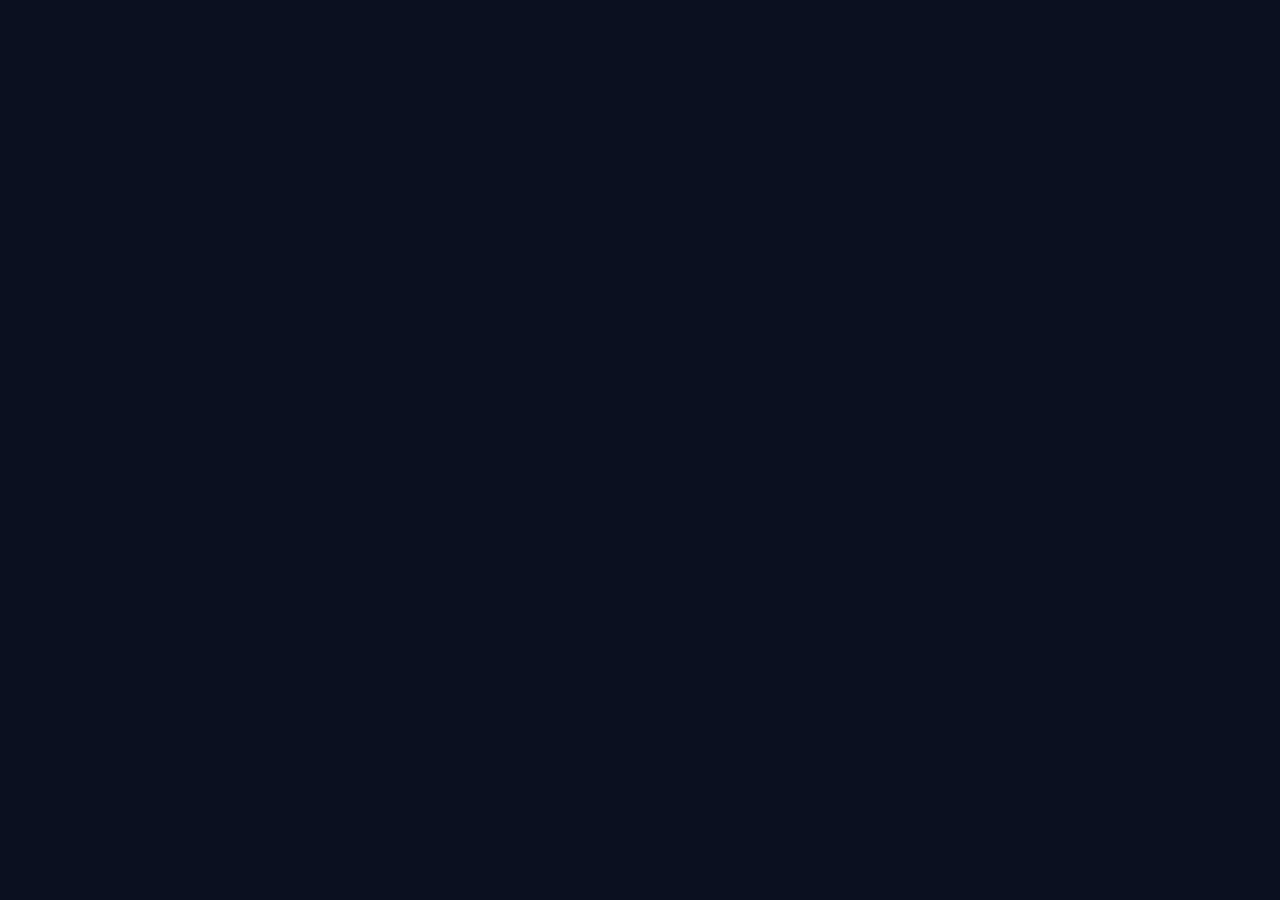
==== commit 192bc16e: "Add files via upload" ====
--- a/custom_components/ha_card_game/frontend/index.modular.html
+++ b/custom_components/ha_card_game/frontend/index.modular.html
@@ -1,317 +1,233 @@
 <!doctype html>
 <html>
   <head>
-    <meta charset="utf-8" />
-    <meta name="viewport" content="width=device-width, initial-scale=1" />
-    <title>HA Card Game Modular</title>
+    <meta charset=\"utf-8\" />
+    <meta name=\"viewport\" content=\"width=device-width, initial-scale=1\" />
+    <title>HA Card Game</title>
     <style>
-      :root{
-        --bg:#0b1020; --panel:#121a31; --panel2:#0f1730; --border:rgba(255,255,255,.09);
-        --text:#eef3ff; --muted:#9fb0d8; --accent:#7c9cff; --accent2:#9bb6ff; --danger:#ef4444;
-        --ok:#22c55e; --warn:#f59e0b;
-      }
-      *{box-sizing:border-box}
-      html,body{margin:0;padding:0;background:radial-gradient(circle at top, rgba(58,86,165,.45), rgba(10,14,24,.96) 58%);color:var(--text);font-family:system-ui,-apple-system,Segoe UI,Roboto,sans-serif}
-      body{min-height:100vh}
-      .container{max-width:1500px;margin:0 auto;padding:18px}
-      .hero,.card{background:rgba(18,26,49,.88);border:1px solid var(--border);border-radius:18px;backdrop-filter:blur(6px)}
-      .hero{padding:18px;margin-bottom:16px}
-      .eyebrow{font-size:12px;letter-spacing:.14em;text-transform:uppercase;color:var(--muted);font-weight:800}
-      h1,h2,h3,h4{margin:0 0 10px}
-      p{margin:0 0 10px}
-      .muted{color:var(--muted)}
-      .layout{display:grid;grid-template-columns:1.2fr .95fr .95fr;gap:16px}
-      .card{padding:16px}
-      .hidden{display:none!important}
-      .badge{display:inline-flex;align-items:center;gap:6px;padding:6px 10px;border-radius:999px;background:rgba(124,156,255,.16);border:1px solid rgba(124,156,255,.26);font-size:12px;font-weight:700}
-      .badge.warning{background:rgba(245,158,11,.16);border-color:rgba(245,158,11,.28)}
-      .badge.success{background:rgba(34,197,94,.14);border-color:rgba(34,197,94,.3)}
-      .pill-row,.actions,.row,.wrap{display:flex;gap:10px;flex-wrap:wrap}
-      .control-grid,.subgrid{display:grid;grid-template-columns:repeat(auto-fit,minmax(210px,1fr));gap:12px}
-      .label{display:block;font-size:12px;letter-spacing:.08em;text-transform:uppercase;color:var(--muted);font-weight:700;margin-bottom:6px}
-      input,select,textarea,button{font:inherit}
-      input,select,textarea{
-        width:100%;background:#0b1020;border:1px solid rgba(255,255,255,.12);color:var(--text);
-        border-radius:12px;padding:11px 12px
-      }
-      textarea{min-height:120px;resize:vertical}
-      select[multiple]{min-height:132px}
-      button{
-        border:1px solid rgba(124,156,255,.28);background:rgba(124,156,255,.16);color:var(--text);
-        border-radius:12px;padding:10px 14px;font-weight:700;cursor:pointer
-      }
-      button.secondary{background:rgba(255,255,255,.06);border-color:rgba(255,255,255,.1)}
-      button.danger{background:rgba(239,68,68,.14);border-color:rgba(239,68,68,.3)}
-      button:disabled{opacity:.55;cursor:not-allowed}
-      .notice{padding:11px 12px;border-radius:12px;background:rgba(124,156,255,.12);border:1px solid rgba(124,156,255,.24);margin-bottom:12px}
-      .notice.warning{background:rgba(245,158,11,.12);border-color:rgba(245,158,11,.26)}
-      .notice.success{background:rgba(34,197,94,.12);border-color:rgba(34,197,94,.26)}
-      .room-code{font-size:28px;font-weight:900;letter-spacing:.14em}
-      .prompt-box{padding:16px;border-radius:16px;background:#111;border:1px solid rgba(255,255,255,.12);line-height:1.35;font-size:20px;font-weight:800;position:relative;overflow:hidden}
-      .prompt-box::after,.hand-card::after{content:'CARD GAMES';position:absolute;right:8px;bottom:6px;font-size:18px;font-weight:900;opacity:.05;transform:rotate(-18deg);pointer-events:none}
-      .hand{display:grid;grid-template-columns:repeat(auto-fit,minmax(160px,1fr));gap:12px}
-      .hand-card{position:relative;text-align:left;min-height:190px;padding:16px;border-radius:18px;background:#fff;color:#111;border:1px solid rgba(0,0,0,.12);font-weight:700}
-      .submission-card,.player-row,.score-row{padding:12px;border-radius:14px;background:rgba(255,255,255,.04);border:1px solid rgba(255,255,255,.08)}
-      .submission-card.winner{border-color:rgba(34,197,94,.35);background:rgba(34,197,94,.08)}
-      .players,.scoreboard,.submissions,.stack{display:grid;gap:10px}
-      .host-section details{border:1px solid var(--border);border-radius:14px;background:rgba(10,16,32,.45);overflow:hidden}
-      .host-section summary{cursor:pointer;list-style:none;padding:14px 16px;font-weight:800;display:flex;justify-content:space-between;align-items:center}
-      .host-section summary::-webkit-details-marker{display:none}
-      .host-section .section-body{padding:0 16px 16px}
-      .pill-note{font-size:12px;color:var(--muted)}
-      .q-wrap{margin-bottom:12px;padding:16px 18px;border-radius:18px;background:rgba(124,156,255,.10);border:1px solid rgba(124,156,255,.24)}
-      .q-row{display:flex;gap:12px;align-items:flex-start}
-      .q-badge{font-size:28px;font-weight:900;color:var(--accent2)}
-      .q-text{font-size:19px;font-weight:800;line-height:1.35}
-      .timer-badge{display:inline-flex;align-items:center;justify-content:center;min-width:72px;padding:6px 10px;border-radius:999px;font-weight:800;background:rgba(124,156,255,.18);border:1px solid rgba(124,156,255,.26)}
-      .timer-badge.warning{background:rgba(245,158,11,.16);border-color:rgba(245,158,11,.3)}
-      .timer-badge.danger{background:rgba(239,68,68,.16);border-color:rgba(239,68,68,.3)}
-      .host-only{}
-      @media (max-width: 1100px){.layout{grid-template-columns:1fr}}
+      html, body { margin: 0; padding: 0; width: 100%; height: 100%; background: #0b1020; }
+      iframe { border: 0; width: 100%; height: 100%; display: block; }
     </style>
   </head>
   <body>
-    <main class="container">
-      <header class="hero">
-        <div class="eyebrow">HA Card Game</div>
-        <h1 id="heroTitle">Live room</h1>
-        <p class="muted">Standalone modular host, player, and trivia page.</p>
-        <div class="pill-row" style="margin-top:12px">
-          <span class="badge" id="connectionBadge">Connecting…</span>
-          <span class="badge" id="hostBadge">Host UI: checking…</span>
-          <span class="badge" id="stateBadge">idle</span>
-          <span class="badge" id="roundBadge">Round 0</span>
-          <span class="badge" id="judgeBadge">Judge: —</span>
-        </div>
-      </header>
-
-      <div class="layout">
-        <section class="card">
-          <h2>Host controls</h2>
-          <div id="hostNotice" class="notice hidden"></div>
-          <div id="hostLocked" class="muted">Open this page from the Home Assistant sidebar to manage the room.</div>
-          <div id="hostControls" class="hidden"></div>
-        </section>
-
-        <section class="card" id="roomPanel">
-          <h2>Room</h2>
-          <div class="room-code" id="joinCodeMain">------</div>
-          <p class="muted">Players can join with the code or join URL.</p>
-          <label class="label" for="joinUrl">Join URL</label>
-          <input id="joinUrl" readonly />
-          <div class="actions" style="margin-top:12px">
-            <button class="secondary" id="copyJoinBtn">Copy link</button>
-          </div>
-          <div style="margin-top:16px">
-            <div class="label">Current prompt</div>
-            <div class="prompt-box" id="promptText">Waiting for the next round…</div>
-          </div>
-        </section>
-
-        <section class="card">
-          <h2 id="playerHeading">Player</h2>
-          <div id="playerNotice" class="notice hidden"></div>
-
-          <div id="joinPanel">
-            <p class="muted">Join this room from your phone.</p>
-            <input id="playerNameInput" placeholder="Leave blank to use your Home Assistant name" />
-            <div class="actions" style="margin-top:12px">
-              <button id="joinBtn">Join game</button>
-            </div>
-          </div>
-
-          <div id="activePlayerPanel" class="hidden">
-            <div id="submitPanel">
-              <div id="triviaQuestionPrompt" class="q-wrap hidden">
-                <div class="q-row">
-                  <div class="q-badge">Q:</div>
-                  <div style="flex:1">
-                    <div class="q-text" id="triviaQuestionText">Waiting…</div>
-                    <div class="wrap" style="margin-top:10px;align-items:center">
-                      <span class="timer-badge" id="triviaTimerBadge">No timer</span>
-                      <span class="pill-note" id="triviaTimerNote">Timer starts when the round begins</span>
-                    </div>
-                  </div>
-                </div>
-              </div>
-
-              <div id="playerPromptCard" class="prompt-box hidden"></div>
-
-              <div class="label">Your hand / choices</div>
-              <div class="hand" id="handList"></div>
-              <label for="cardText" class="muted" id="manualAnswerLabel">Manual answer</label>
-              <textarea id="cardText" placeholder="Enter your answer..."></textarea>
-              <div class="actions" style="margin-top:12px">
-                <button class="secondary" id="buzzBtn">Buzz in first</button>
-                <button id="submitBtn">Submit</button>
-              </div>
-            </div>
-
-            <div id="judgePanel" class="hidden" style="margin-top:16px">
-              <div class="notice">You are the judge this round. Pick the best anonymous answer.</div>
-              <div class="submissions" id="judgeSubmissions"></div>
-            </div>
-          </div>
-        </section>
-      </div>
-
-      <section class="card" style="margin-top:16px">
-        <h2>Scoreboard</h2>
-        <div class="scoreboard" id="scoreboard"></div>
-      </section>
-    </main>
-
+    <iframe id=\"legacyFrame\" title=\"HA Card Game\" referrerpolicy=\"same-origin\"></iframe>
     <script>
-      const DOMAIN = 'ha_card_game';
-      const storageKey = 'ha_card_game_session';
-      const url = new URL(window.location.href);
-      const joinCodeFromUrl = (url.searchParams.get('join') || '').toUpperCase();
-      const tokenFromUrl = (url.searchParams.get('token') || '').trim();
-      const nameFromUrl = (url.searchParams.get('name') || '').trim();
-
-      let session = JSON.parse(localStorage.getItem(storageKey) || 'null');
-      if (tokenFromUrl) {
-        session = { player_name: nameFromUrl || (session && session.player_name) || '', session_token: tokenFromUrl };
-        localStorage.setItem(storageKey, JSON.stringify(session));
-      }
-
-      let latestState = null;
-      let latestHost = null;
-      let ws = null;
-      let reconnectTimer = null;
-      let hostEnabled = false;
-      let countdownTimer = null;
+      const frame = document.getElementById('legacyFrame');
+      const target = new URL('/local/ha_card_game/index.html', window.location.origin);
+      target.search = window.location.search;
+      target.hash = window.location.hash;
+      frame.src = target.toString();
+
+      let syncLoop = null;
+      let timerLoop = null;
       let hostEditing = false;
       let hostEditUntil = 0;
-
-      const el = (id) => document.getElementById(id);
-      const show = (node, visible) => node.classList.toggle('hidden', !visible);
-
-      function markHostEditing(ms = 8000) {
+      let triviaPaused = false;
+      let triviaAutoAdvanceTimer = null;
+      let triviaAutoAdvanceKey = '';
+
+      function markHostEditing(ms = 5000) {
         hostEditing = true;
         hostEditUntil = Date.now() + ms;
       }
 
-      function clearHostEditingSoon(ms = 900) {
+      function clearHostEditingSoon(ms = 800) {
         hostEditUntil = Date.now() + ms;
         window.setTimeout(() => {
           if (Date.now() >= hostEditUntil) hostEditing = false;
         }, ms + 50);
       }
 
-      function shouldSkipHostHydration() {
+      function shouldSkipSync(doc) {
         if (!hostEditing && Date.now() >= hostEditUntil) return false;
-        const active = document.activeElement;
+        const active = doc?.activeElement;
         if (!active) return false;
         const tag = (active.tagName || '').toLowerCase();
         return tag === 'input' || tag === 'select' || tag === 'textarea';
       }
 
-      function wireHostEditingGuards() {
-        if (document.body.dataset.hostEditingGuards === 'true') return;
-        document.body.dataset.hostEditingGuards = 'true';
-
-        document.addEventListener('focusin', (event) => {
+      function wireHostEditingGuards(doc) {
+        if (doc.__hostEditingGuardsApplied) return;
+        doc.__hostEditingGuardsApplied = true;
+        doc.addEventListener('focusin', (event) => {
           const tag = (event.target?.tagName || '').toLowerCase();
           if (tag === 'input' || tag === 'select' || tag === 'textarea') markHostEditing(8000);
         });
-
-        document.addEventListener('input', (event) => {
+        doc.addEventListener('input', (event) => {
           const tag = (event.target?.tagName || '').toLowerCase();
           if (tag === 'input' || tag === 'select' || tag === 'textarea') markHostEditing(8000);
         });
-
-        document.addEventListener('change', () => {
-          markHostEditing(4000);
+        doc.addEventListener('change', () => markHostEditing(3000));
+        doc.addEventListener('focusout', () => clearHostEditingSoon(800));
+      }
+
+      async function loadHostBootstrap(win) {
+        try {
+          const response = await fetch('/api/ha_card_game/host/bootstrap', {
+            credentials: 'same-origin',
+            cache: 'no-store',
+          });
+          if (!response.ok) return null;
+          const data = await response.json();
+          win.hostBootstrap = data;
+          return data;
+        } catch (_err) {
+          return null;
+        }
+      }
+
+      function setValue(doc, id, value) {
+        const el = doc.getElementById(id);
+        if (!el || value == null) return;
+        if (doc.activeElement === el) return;
+        el.value = String(value);
+      }
+
+      function fillSelectOptions(select, items, valueKey='value', labelKey='label', includeBlank=false, blankLabel='Choose...') {
+        if (!select) return;
+        const current = select.value;
+        const options = [];
+        if (includeBlank) options.push(`<option value="">${blankLabel}</option>`);
+        for (const item of items || []) {
+          const value = String(item?.[valueKey] ?? '');
+          const label = String(item?.[labelKey] ?? value);
+          options.push(`<option value="${value}">${label}</option>`);
+        }
+        select.innerHTML = options.join('');
+        if (current) select.value = current;
+      }
+
+      function fillMultiSelectOptions(select, items, selectedValues, valueKey='entity_id', labelKey='name') {
+        if (!select) return;
+        const selected = new Set((selectedValues || []).map((item) => String(item)));
+        select.innerHTML = (items || []).map((item) => {
+          const value = String(item?.[valueKey] ?? '');
+          const label = String(item?.[labelKey] ?? value);
+          return `<option value="${value}" ${selected.has(value) ? 'selected' : ''}>${label}</option>`;
+        }).join('');
+      }
+
+      function getTriviaCategoryOptions(win, doc) {
+        const map = new Map();
+        const legacySelect = doc.getElementById('triviaCategorySelect');
+        if (legacySelect) {
+          Array.from(legacySelect.options || []).forEach((option) => {
+            const value = String(option.value || '').trim();
+            if (value) map.set(value, option.textContent || value);
+          });
+        }
+        (win.latestState?.trivia?.custom_packs || []).forEach((pack) => {
+          const value = String(pack.slug || '').trim();
+          if (value) map.set(value, pack.name || value);
         });
-
-        document.addEventListener('focusout', () => {
-          clearHostEditingSoon(900);
+        (win.hostBootstrap?.host?.trivia?.categories || []).forEach((value) => {
+          const clean = String(value || '').trim();
+          if (clean && !map.has(clean)) map.set(clean, clean);
         });
-      }
-
-      function setNotice(targetId, message, type = '') {
-        const node = el(targetId);
-        if (!node) return;
-        node.textContent = message || '';
-        node.className = 'notice' + (type ? ' ' + type : '') + (message ? '' : ' hidden');
-      }
-      function escapeHtml(value) {
-        return String(value || '').replace(/[&<>"']/g, (char) => ({ '&': '&amp;', '<': '&lt;', '>': '&gt;', '"': '&quot;', "'": '&#39;' }[char]));
-      }
-      function escapeAttr(value) {
-        return String(value || '')
-          .replace(/&/g, '&amp;')
-          .replace(/"/g, '&quot;')
-          .replace(/</g, '&lt;')
-          .replace(/>/g, '&gt;');
-      }
-      function setConnection(text, ok = true) {
-        const badge = el('connectionBadge');
-        badge.textContent = text;
-        badge.className = 'badge' + (ok ? '' : ' warning');
-      }
-
-      function persistSession(data) {
-        session = data;
-        localStorage.setItem(storageKey, JSON.stringify(data));
-      }
-
-      function findParentHass() {
-        try {
-          if (window.parent && window.parent !== window) {
-            const roots = window.parent.document.querySelectorAll('home-assistant, hc-main, home-assistant-main');
-            for (const root of roots) {
-              if (root && root.hass) return root.hass;
-              if (root && root.__data && root.__data.hass) return root.__data.hass;
-            }
-            const first = window.parent.document.querySelector('home-assistant');
-            if (first && first.hass) return first.hass;
-          }
-        } catch (_err) {}
-        return null;
-      }
-      function getBearerToken() {
-        try {
-          const parentHass = findParentHass();
-          const token = parentHass?.auth?.data?.accessToken;
-          if (token) return token;
-        } catch (_err) {}
-        try {
-          const raw = window.localStorage.getItem('hassTokens');
-          if (raw) {
-            const parsed = JSON.parse(raw);
-            if (parsed?.access_token) return parsed.access_token;
-          }
-        } catch (_err) {}
-        return null;
-      }
-      async function api(path, method = 'GET', body = null) {
-        const options = { method, headers: {}, credentials: 'same-origin' };
-        if (body) {
-          options.headers['Content-Type'] = 'application/json';
-          options.body = JSON.stringify(body);
-        }
-        const token = getBearerToken();
-        if (token) options.headers['Authorization'] = 'Bearer ' + token;
-        const response = await fetch(path, options);
-        const data = await response.json().catch(() => ({}));
-        if (!response.ok || data.ok === false) {
-          throw new Error(data.error || 'Request failed');
-        }
-        return data;
-      }
-      async function hostAction(action, extra = {}) {
-        return api(`/api/${DOMAIN}/host/action`, 'POST', { action, ...extra });
-      }
-
-      function createSection(hostControls, id, title, open) {
-        let wrapper = document.getElementById(id);
+        (win.hostBootstrap?.host?.custom_trivia_packs || []).forEach((pack) => {
+          const value = String(pack.slug || '').trim();
+          if (value) map.set(value, pack.name || value);
+        });
+        return Array.from(map.entries()).map(([value, label]) => ({ value, label }));
+      }
+
+      function formatTimerValue(totalSeconds, endsAt) {
+        if (!totalSeconds || !endsAt) return 'No timer';
+        const remaining = Math.max(0, Math.ceil(endsAt - Date.now() / 1000));
+        const minutes = Math.floor(remaining / 60);
+        const seconds = String(remaining % 60).padStart(2, '0');
+        return `${minutes}:${seconds}`;
+      }
+
+      function renderQuestionTimer(win, doc, state) {
+        const badge = doc.getElementById('triviaQuestionTimerBadge');
+        const note = doc.getElementById('triviaQuestionTimerNote');
+        if (!badge || !note) return;
+        const isTrivia = state?.game_mode === 'trivia';
+        const totalSeconds = Number(state?.round_timer_duration || state?.trivia?.answer_seconds || 0);
+        const endsAt = Number(state?.round_timer_ends_at || 0);
+        badge.style.display = isTrivia ? 'inline-flex' : 'none';
+        note.style.display = isTrivia ? '' : 'none';
+        if (!isTrivia) return;
+        badge.textContent = formatTimerValue(totalSeconds, endsAt);
+        const remaining = endsAt ? Math.max(0, Math.ceil(endsAt - Date.now() / 1000)) : 0;
+        badge.classList.toggle('warning', remaining <= 15 && remaining > 5);
+        badge.classList.toggle('danger', remaining <= 5 && remaining >= 0);
+        const holdForManualNext = Boolean(state?.round_theme?._trivia_hold_for_manual_next);
+        note.textContent = state?.state === 'results'
+          ? (holdForManualNext
+              ? 'No correct answers · press Start trivia / Next round to continue'
+              : `Answer shown now${Number(state?.trivia?.reveal_seconds || 5) > 0 ? ` · next question after about ${Number(state?.trivia?.reveal_seconds || 5)}s` : ''}`)
+          : (totalSeconds && endsAt ? 'Time remaining to answer' : 'Timer starts when the trivia round begins');
+      }
+
+      function ensurePromptCard(win, doc, state) {
+        const submitPanel = doc.getElementById('submitPanel');
+        const handList = doc.getElementById('handList');
+        if (!submitPanel || !handList) return;
+        let prompt = doc.getElementById('playerPromptCard');
+        if (!prompt) {
+          prompt = doc.createElement('div');
+          prompt.id = 'playerPromptCard';
+          prompt.innerHTML = '<div class="prompt-row"><div class="prompt-label">Q</div><div class="prompt-body"><div class="prompt-text"></div><div class="prompt-meta">Black card</div></div></div>';
+          submitPanel.insertBefore(prompt, handList);
+        }
+        const isCardsMode = state?.game_mode === 'cards' || state?.game_mode === 'judge_party';
+        prompt.style.display = isCardsMode && state?.current_prompt ? '' : 'none';
+        const textNode = prompt.querySelector('.prompt-text');
+        if (textNode) textNode.textContent = state?.current_prompt || '';
+      }
+
+      function ensureTriviaQuestionPrompt(win, doc, state) {
+        const submitPanel = doc.getElementById('submitPanel');
+        const handList = doc.getElementById('handList');
+        if (!submitPanel || !handList) return;
+        let prompt = doc.getElementById('triviaQuestionPrompt');
+        if (!prompt) {
+          prompt = doc.createElement('div');
+          prompt.id = 'triviaQuestionPrompt';
+          prompt.innerHTML = '<div class="q-row"><div class="q-badge">Q:</div><div class="q-body"><div class="q-text"></div><div class="q-timer-row"><span class="q-timer-label">Timer</span><span class="q-timer-badge" id="triviaQuestionTimerBadge">No timer</span><span class="q-timer-note" id="triviaQuestionTimerNote">Timer starts when the trivia round begins</span></div></div></div>';
+          submitPanel.insertBefore(prompt, handList);
+        }
+        prompt.style.display = state?.game_mode === 'trivia' ? '' : 'none';
+        const textNode = prompt.querySelector('.q-text');
+        if (textNode) textNode.textContent = state?.trivia?.current_question?.question || state?.current_prompt || 'Waiting for the next trivia question…';
+        renderQuestionTimer(win, doc, state);
+      }
+
+      function enhanceHandCards(win, doc, state) {
+        const handList = doc.getElementById('handList');
+        if (!handList) return;
+        const isCardsMode = state?.game_mode === 'cards' || state?.game_mode === 'judge_party';
+        handList.classList.toggle('enhanced-card-hand', isCardsMode);
+        Array.from(handList.children || []).forEach((card, index) => {
+          if (!(card instanceof HTMLElement)) return;
+          if (!isCardsMode) {
+            card.classList.remove('enhanced-hand-card');
+            const brand = card.querySelector('.card-brand'); if (brand) brand.remove();
+            const idx = card.querySelector('.card-index'); if (idx) idx.remove();
+            const text = card.querySelector('.card-text');
+            if (text) card.textContent = text.textContent || '';
+            return;
+          }
+          const selected = card.classList.contains('selected') || card.getAttribute('aria-pressed') === 'true';
+          const originalText = (card.dataset.cardText || card.textContent || '').trim();
+          card.dataset.cardText = originalText;
+          card.classList.add('enhanced-hand-card');
+          card.classList.toggle('selected', selected);
+          card.innerHTML = `<div class="card-brand">Card Games</div><div class="card-index">${index + 1}</div><div class="card-text"></div>`;
+          const textNode = card.querySelector('.card-text');
+          if (textNode) textNode.textContent = originalText;
+        });
+      }
+
+      function createSection(doc, hostControls, id, title, open) {
+        let wrapper = doc.getElementById(id);
         if (!wrapper) {
-          wrapper = document.createElement('div');
+          wrapper = doc.createElement('div');
           wrapper.className = 'host-section';
           wrapper.id = id;
-          const details = document.createElement('details');
+          const details = doc.createElement('details');
           details.open = !!open;
           details.innerHTML = `<summary><span>${title}</span><span>${open ? 'Hide' : 'Show'}</span></summary><div class="section-body"></div>`;
           details.addEventListener('toggle', () => {
@@ -324,888 +240,809 @@
         return wrapper.querySelector('.section-body');
       }
 
-      function renderPlayers(players, judge) {
-        const hostList = el('playersHostList');
-        if (hostList) {
-          hostList.innerHTML = players.map((player) => `
-            <div class="player-row">
-              <div class="row" style="justify-content:space-between;align-items:center">
-                <div>
-                  <strong>${escapeHtml(player.name)}</strong>
-                  <div class="muted">${player.name === judge && latestState?.game_mode !== 'trivia' ? 'Current judge' : 'Player'}${latestState?.trivia?.team_mode ? ` · ${escapeHtml(player.team || 'Solo')}` : ''}</div>
-                </div>
-                <div class="wrap" style="justify-content:flex-end">
-                  ${player.name === judge && latestState?.game_mode !== 'trivia' ? '<span class="badge">Judge</span>' : ''}
-                  ${latestState?.trivia?.team_mode ? `<span class="badge">${escapeHtml(player.team || 'Solo')}</span>` : ''}
-                  <span class="badge">${player.score} pts</span>
-                  ${hostEnabled ? `<button class="danger" data-remove-player="${escapeAttr(player.name)}">Remove</button>` : ''}
-                </div>
-              </div>
-            </div>
-          `).join('') || '<div class="muted">No players yet.</div>';
-          hostList.querySelectorAll('[data-remove-player]').forEach((button) => {
-            button.addEventListener('click', async () => {
-              try {
-                await hostAction('remove_player', { player_name: button.dataset.removePlayer });
-                setNotice('hostNotice', `Removed ${button.dataset.removePlayer}.`, 'success');
-              } catch (err) {
-                setNotice('hostNotice', err.message, 'warning');
-              }
-            });
-          });
-        }
-
-        const board = el('scoreboard');
-        board.innerHTML = players.slice().sort((a,b) => (b.score - a.score) || a.name.localeCompare(b.name)).map((item, idx) => `
-          <div class="score-row row" style="justify-content:space-between;align-items:center">
-            <strong>#${idx + 1} ${escapeHtml(item.name)}</strong>
-            <span class="badge">${item.score} pts</span>
-          </div>
-        `).join('') || '<div class="muted">No scores yet.</div>';
-      }
-
-      function renderDeckSelect(state) {
-        const select = el('deckSelect');
-        if (!select) return;
-        const decks = state.available_decks || [];
-        select.innerHTML = decks.map((deck) => `<option value="${escapeAttr(deck.slug)}">${escapeHtml(deck.name)}</option>`).join('');
-        if (state.deck_name) select.value = state.deck_name;
-        const selectedDeck = decks.find((item) => item.slug === state.deck_name) || decks[0];
-        if (el('deckDescription')) el('deckDescription').textContent = selectedDeck?.description || '';
-      }
-
-      function renderQuestionArea(state) {
-        const triviaMode = state.game_mode === 'trivia';
-        show(el('triviaQuestionPrompt'), triviaMode);
-        show(el('playerPromptCard'), !triviaMode && !!state.current_prompt);
-
-        if (triviaMode) {
-          el('triviaQuestionText').textContent = state.trivia?.current_question?.question || state.current_prompt || 'Waiting for the next trivia question…';
-          updateTimerDisplay(state);
-        } else {
-          el('playerPromptCard').textContent = state.current_prompt || '';
-        }
-      }
-
-      function renderHandOrChoices(state) {
-        const hand = el('handList');
-        const triviaMode = state.game_mode === 'trivia';
-        const cards = state.hand || [];
-        const choices = state.trivia?.current_question?.choices || [];
-        const buzzerMode = !!state.trivia?.buzzer_mode;
-        const buzzOwner = state.trivia?.buzz_owner || '';
-        const canAnswer = !buzzerMode || buzzOwner === state.player_name;
-
-        if (triviaMode) {
-          hand.innerHTML = choices.map((choice, idx) => `
-            <button class="hand-card" ${canAnswer ? '' : 'disabled'} data-choice="${escapeAttr(choice)}">
-              <div><strong>${String.fromCharCode(65 + idx)}.</strong></div>
-              <div style="margin-top:auto">${escapeHtml(choice)}</div>
-            </button>
-          `).join('') || '<div class="muted">Waiting for question choices.</div>';
-          hand.querySelectorAll('[data-choice]').forEach((button) => {
-            button.addEventListener('click', async () => {
-              if (!canAnswer) return;
-              el('cardText').value = button.dataset.choice;
-              await submitCard();
-            });
-          });
-          show(el('cardText'), false);
-          show(el('manualAnswerLabel'), false);
-        } else {
-          hand.innerHTML = cards.map((card, idx) => `
-            <button class="hand-card" data-card="${escapeAttr(card)}">
-              <div class="pill-note">Card ${idx + 1}</div>
-              <div style="margin-top:auto">${escapeHtml(card)}</div>
-            </button>
-          `).join('') || '<div class="muted">No hand cards yet.</div>';
-          hand.querySelectorAll('[data-card]').forEach((button) => {
-            button.addEventListener('click', () => {
-              el('cardText').value = button.dataset.card;
-            });
-          });
-          show(el('cardText'), true);
-          show(el('manualAnswerLabel'), true);
-        }
-      }
-
-      function renderJudgeSubmissions(state) {
-        const panel = el('judgeSubmissions');
-        const triviaMode = state.game_mode === 'trivia';
-        if (triviaMode) {
-          const results = state.trivia?.results || [];
-          const correct = state.trivia?.current_question?.correct_answer || state.winner_card || '';
-          const explanation = state.trivia?.current_question?.explanation || '';
-          panel.innerHTML = results.map((item) => `
-            <div class="submission-card ${item.correct ? 'winner' : ''}">
-              <div><strong>${escapeHtml(item.player)}</strong>${state.trivia?.team_mode ? ` · ${escapeHtml(item.team || 'Solo')}` : ''}</div>
-              <div style="margin-top:8px">${escapeHtml(item.answer || '—')}</div>
-              <div class="muted" style="margin-top:6px">${item.correct ? 'Correct' : 'Incorrect'}</div>
-            </div>
-          `).join('') + (results.length ? `<div class="notice" style="margin-top:12px">Correct answer: <strong>${escapeHtml(correct)}</strong>${explanation ? `<div class="muted" style="margin-top:6px">${escapeHtml(explanation)}</div>` : ''}</div>` : '<div class="muted">Waiting for trivia results.</div>');
-        } else {
-          panel.innerHTML = (state.public_submissions || []).map((submission) => `
-            <div class="submission-card">
-              <div class="pill-note">Submission ${escapeHtml(submission.id.replace('sub_', ''))}</div>
-              <div style="margin-top:8px">${escapeHtml(submission.card)}</div>
-              <div style="margin-top:10px"><button data-submission-id="${escapeAttr(submission.id)}">Pick winner</button></div>
-            </div>
-          `).join('') || '<div class="muted">Waiting for all players to submit.</div>';
-          panel.querySelectorAll('button[data-submission-id]').forEach((button) => {
-            button.addEventListener('click', async () => {
-              try {
-                await api(`/api/${DOMAIN}/pick_winner`, 'POST', {
-                  session_token: session?.session_token,
-                  submission_id: button.dataset.submissionId,
-                });
-                setNotice('playerNotice', 'Winner selected.', 'success');
-              } catch (err) {
-                setNotice('playerNotice', err.message, 'warning');
-              }
-            });
-          });
-        }
-      }
-
-      function updateTimerDisplay(state) {
-        const badge = el('triviaTimerBadge');
-        const note = el('triviaTimerNote');
-        if (!badge || !note) return;
-        if (countdownTimer) {
-          clearInterval(countdownTimer);
-          countdownTimer = null;
-        }
-        const duration = Number(state.round_timer_duration || state.trivia?.answer_seconds || 0);
-        const endsAt = Number(state.round_timer_ends_at || 0);
-
-        function draw() {
-          if (!duration || !endsAt) {
-            badge.textContent = 'No timer';
-            badge.classList.remove('warning', 'danger');
-            note.textContent = state.state === 'results'
-              ? `Answer shown now · next question after about ${Number(state.trivia?.reveal_seconds || 5)}s`
-              : 'Timer starts when the round begins';
-            return;
-          }
-          const remaining = Math.max(0, Math.ceil(endsAt - Date.now() / 1000));
-          const minutes = Math.floor(remaining / 60);
-          const seconds = String(remaining % 60).padStart(2, '0');
-          badge.textContent = `${minutes}:${seconds}`;
-          badge.classList.toggle('warning', remaining <= 15 && remaining > 5);
-          badge.classList.toggle('danger', remaining <= 5);
-          note.textContent = state.state === 'results'
-            ? `Answer shown now · next question after about ${Number(state.trivia?.reveal_seconds || 5)}s`
-            : 'Time remaining to answer';
-        }
-        draw();
-        if (duration && endsAt) countdownTimer = setInterval(draw, 1000);
-      }
-
-      function renderPlayerControls(state) {
-        const joined = !!state.is_joined;
-        const isJudge = !!state.is_judge;
-        const hasSubmitted = !!state.has_submitted;
-        const triviaMode = state.game_mode === 'trivia';
-        const triviaResult = (state.trivia?.results || []).find((item) => item.player === state.player_name);
-
-        el('playerHeading').textContent = joined ? `Player: ${state.player_name}${state.team ? ` · ${state.team}` : ''}` : 'Join the game';
-        show(el('joinPanel'), !joined);
-        show(el('activePlayerPanel'), joined);
-        show(el('submitPanel'), joined && (!isJudge || triviaMode));
-        show(el('judgePanel'), joined && (isJudge || (triviaMode && state.state === 'results')));
-
-        if (!joined && joinCodeFromUrl) {
-          setNotice('playerNotice', `Joining room ${joinCodeFromUrl}`, '');
-        } else if (joined && triviaMode && state.state === 'results' && triviaResult) {
-          setNotice('playerNotice',
-            triviaResult.correct
-              ? `Correct! ${state.team ? `${state.team} now has ${state.team_score || 0} pts.` : ''}`
-              : `Not this round. Correct answer: ${state.winner_card || state.trivia?.current_question?.correct_answer || ''}`,
-            triviaResult.correct ? 'success' : 'warning'
-          );
-        } else if (joined && state.state === 'results' && state.winner) {
-          setNotice('playerNotice', `${state.winner} won the round.`, 'success');
-        } else if (joined && triviaMode && state.trivia?.steal_active && !hasSubmitted) {
-          setNotice('playerNotice', state.trivia?.steal_team ? `Steal chance for ${state.trivia.steal_team}. Buzz in now.` : 'Steal chance is live. Buzz in now.', 'warning');
-        } else if (joined && triviaMode && state.trivia?.buzzer_mode && !state.trivia?.buzz_owner && !hasSubmitted) {
-          setNotice('playerNotice', 'Buzz in first to answer.', '');
-        } else if (joined && triviaMode && state.trivia?.buzzer_mode && state.trivia?.buzz_owner && state.trivia?.buzz_owner !== state.player_name && !hasSubmitted) {
-          setNotice('playerNotice', `${state.trivia.buzz_owner} has control of this question.`, '');
-        } else if (joined && !isJudge && hasSubmitted) {
-          setNotice('playerNotice', triviaMode ? 'Trivia answer locked in.' : 'Card submitted. Waiting for the judge.', 'success');
-        } else {
-          setNotice('playerNotice', '');
-        }
-
-        const canBuzz = !!(triviaMode && state.trivia?.buzzer_mode && state.state === 'submitting' && !hasSubmitted && (!state.trivia?.buzz_owner || state.trivia?.buzz_owner === state.player_name) && (!state.trivia?.steal_active || !state.trivia?.steal_team || state.team === state.trivia?.steal_team));
-        const canSubmitTrivia = !!(triviaMode && state.state === 'submitting' && !hasSubmitted && (!state.trivia?.buzzer_mode || state.trivia?.buzz_owner === state.player_name));
-
-        el('submitBtn').disabled = triviaMode ? !canSubmitTrivia : (hasSubmitted || state.state !== 'submitting');
-        el('buzzBtn').disabled = !canBuzz;
-        show(el('buzzBtn'), triviaMode && state.trivia?.buzzer_mode);
-        el('cardText').disabled = hasSubmitted || state.state !== 'submitting';
-
-        renderQuestionArea(state);
-        renderHandOrChoices(state);
-        if (joined && (isJudge || (triviaMode && state.state === 'results'))) renderJudgeSubmissions(state);
-      }
-
-      function ensureHostControls() {
-        const hostControls = el('hostControls');
-        if (hostControls.dataset.built === 'true') return;
-        hostControls.dataset.built = 'true';
-
-        const roundsBody = createSection(hostControls, 'hostSection-rounds', 'Game mode & rounds', true);
-        const playersBody = createSection(hostControls, 'hostSection-players', 'Players', true);
-        const accessBody = createSection(hostControls, 'hostSection-access', 'Room & host access', false);
-        const advancedBody = createSection(hostControls, 'hostSection-advanced', 'Trivia packs, AI, and imports', false);
-
-        roundsBody.innerHTML = `
-          <div class="control-grid">
-            <div>
-              <label class="label" for="enhancedGameModeSelect">Mode</label>
-              <select id="enhancedGameModeSelect">
-                <option value="trivia">Trivia</option>
-                <option value="cards">Cards Against Us</option>
-                <option value="judge_party">Kids Cards Against Us</option>
-              </select>
-            </div>
-            <div class="cards-only">
-              <label class="label" for="deckSelect">Deck</label>
-              <select id="deckSelect"></select>
-              <div id="deckDescription" class="pill-note"></div>
-            </div>
-            <div class="trivia-only">
-              <label class="label" for="enhancedTriviaCategorySelect">Trivia categories</label>
-              <select id="enhancedTriviaCategorySelect" multiple></select>
-              <div class="pill-note">Hold Ctrl/Cmd to choose more than one category.</div>
-            </div>
-            <div class="trivia-only">
-              <label class="label" for="enhancedTriviaCountInput">Question count</label>
-              <input id="enhancedTriviaCountInput" type="number" min="1" max="100" step="1" value="25" />
-            </div>
-            <div class="trivia-only">
-              <label class="label" for="enhancedTriviaAgeRangeSelect">Age range</label>
-              <select id="enhancedTriviaAgeRangeSelect">
-                <option value="6_8">6-8</option><option value="9_12">9-12</option><option value="13_17">13-17</option><option value="18_plus">18+</option>
-              </select>
-            </div>
-            <div class="trivia-only">
-              <label class="label" for="enhancedTriviaSourceSelect">Source</label>
-              <select id="enhancedTriviaSourceSelect">
-                <option value="offline_curated">Offline curated</option><option value="ai">AI</option>
-              </select>
-            </div>
-          </div>
-
-          <div class="subgrid trivia-only" style="margin-top:12px">
-            <div><label class="label" for="enhancedTriviaTeamModeSelect">Team mode</label><select id="enhancedTriviaTeamModeSelect"><option value="true">On</option><option value="false">Off</option></select></div>
-            <div><label class="label" for="enhancedTriviaBuzzerModeSelect">Buzzer mode</label><select id="enhancedTriviaBuzzerModeSelect"><option value="true">On</option><option value="false">Off</option></select></div>
-            <div><label class="label" for="enhancedTriviaBuzzBonusInput">Buzz bonus</label><input id="enhancedTriviaBuzzBonusInput" type="number" min="0" max="10" step="1" value="1" /></div>
-            <div><label class="label" for="enhancedTriviaStealEnabledSelect">Steal answer</label><select id="enhancedTriviaStealEnabledSelect"><option value="true">On</option><option value="false">Off</option></select></div>
-            <div><label class="label" for="enhancedAnswerSecondsInput">Answer seconds</label><input id="enhancedAnswerSecondsInput" type="number" min="3" max="120" step="1" value="15" /></div>
-            <div><label class="label" for="enhancedRevealSecondsInput">Reveal seconds</label><input id="enhancedRevealSecondsInput" type="number" min="1" max="60" step="1" value="5" /></div>
-            <div><label class="label" for="enhancedAutoCycleSelect">Auto next question</label><select id="enhancedAutoCycleSelect"><option value="true">On</option><option value="false">Off</option></select></div>
-          </div>
-
-          <div class="actions" style="margin-top:12px">
-            <button id="enhancedApplyModeBtn">Apply mode</button>
-            <button class="secondary cards-only" id="hostReloadDecksBtn">Reload decks</button>
-            <button class="secondary cards-only" id="hostStartBtn">Start game</button>
-            <button class="secondary trivia-only" id="enhancedPrepareTriviaBtn">Prepare trivia</button>
-            <button class="secondary trivia-only" id="enhancedGenerateAiTriviaBtn">Generate AI trivia deck</button>
-            <button class="secondary trivia-only" id="enhancedStartTriviaBtn">Start trivia</button>
-            <button class="secondary" id="hostNextBtn">Next round</button>
-            <button class="danger" id="hostResetBtn">Reset lobby</button>
-          </div>
-          <div id="hostExtraNotice" class="notice hidden" style="margin-top:12px"></div>
-        `;
-
-        playersBody.innerHTML = `<div id="playersHostList" class="players"></div>`;
-
-        accessBody.innerHTML = `
-          <div class="control-grid">
-            <div>
-              <label class="label" for="hostUsersSelect">Allowed host users</label>
-              <select id="hostUsersSelect" multiple size="6"></select>
-            </div>
-            <div>
-              <label class="label" for="joinCodeTop">Join code</label>
-              <div class="room-code" id="joinCodeTop">------</div>
-            </div>
-          </div>
-          <div class="actions" style="margin-top:12px">
-            <button class="secondary" id="saveHostUsersBtn">Save host users</button>
-          </div>
-        `;
-
-        advancedBody.innerHTML = `
-          <div class="subgrid trivia-only">
-            <div style="grid-column:1 / -1;">
-              <h4>Trivia pack import</h4>
-              <div class="pill-note">Import a trivia JSON pack here. This is separate from card deck tools.</div>
-            </div>
-            <div>
-              <label class="label" for="enhancedTriviaImportFile">Upload trivia JSON</label>
-              <input id="enhancedTriviaImportFile" type="file" accept="application/json,.json" />
-            </div>
-            <div style="grid-column:1 / -1;">
-              <label class="label" for="enhancedTriviaImportJson">Or paste trivia JSON</label>
-              <textarea id="enhancedTriviaImportJson" rows="10" placeholder='{"slug":"my_pack","name":"My Pack","questions":[...]}'></textarea>
-            </div>
-            <div class="actions" style="grid-column:1 / -1;">
-              <button class="secondary" id="enhancedImportTriviaPackBtn">Import trivia pack</button>
-              <button class="secondary" id="enhancedClearTriviaImportBtn">Clear import box</button>
-              <button class="secondary" id="enhancedOpenTriviaEditorBtn">Open manual trivia editor</button>
-            </div>
-            <div style="grid-column:1 / -1;">
-              <div id="enhancedTriviaImportNotice" class="pill-note"></div>
-            </div>
-          </div>
-
-          <div class="subgrid trivia-only" style="margin-top:14px">
-            <div style="grid-column:1 / -1;">
-              <h4>Trivia voice</h4>
-            </div>
-            <div><label class="label" for="enhancedTtsEnabledSelect">Voice host</label><select id="enhancedTtsEnabledSelect"><option value="false">Off</option><option value="true">On</option></select></div>
-            <div><label class="label" for="enhancedTtsProviderSelect">TTS provider</label><select id="enhancedTtsProviderSelect"></select></div>
-            <div><label class="label" for="enhancedTtsVoiceInput">Voice name</label><input id="enhancedTtsVoiceInput" placeholder="alloy, shimmer..." /></div>
-            <div><label class="label" for="enhancedTtsLanguageInput">Language</label><input id="enhancedTtsLanguageInput" placeholder="en-US" /></div>
-            <div><label class="label" for="enhancedSpeechRateInput">Speech rate WPM</label><input id="enhancedSpeechRateInput" type="number" min="80" max="260" step="5" value="155" /></div>
-            <div><label class="label" for="enhancedTimerAfterVoiceSelect">Start timer after speech</label><select id="enhancedTimerAfterVoiceSelect"><option value="true">On</option><option value="false">Off</option></select></div>
-            <div><label class="label" for="enhancedAnnounceAnswersSelect">Read correct answer</label><select id="enhancedAnnounceAnswersSelect"><option value="true">On</option><option value="false">Off</option></select></div>
-            <div><label class="label" for="enhancedAnnouncePlayersSelect">Read winners</label><select id="enhancedAnnouncePlayersSelect"><option value="true">On</option><option value="false">Off</option></select></div>
-            <div style="grid-column:1 / -1;">
-              <label class="label" for="enhancedTtsTargetsSelect">Speaker targets</label>
-              <select id="enhancedTtsTargetsSelect" multiple></select>
-              <div class="pill-note">Pick one provider and one or more media players.</div>
-            </div>
-            <div class="actions" style="grid-column:1 / -1;">
-              <button class="secondary" id="enhancedSaveVoiceBtn">Save voice settings</button>
-            </div>
-          </div>
-
-          <div class="subgrid" style="margin-top:14px">
-            <div style="grid-column:1 / -1;">
-              <h4>AI deck tools</h4>
-            </div>
-            <div><label class="label" for="aiThemeInput">AI theme</label><input id="aiThemeInput" placeholder="Smart home chaos" /></div>
-            <div><label class="label" for="aiAgeRangeSelect">Age range</label><select id="aiAgeRangeSelect"><option value="6_8">6-8</option><option value="9_12">9-12</option><option value="13_17">13-17</option><option value="18_plus" selected>18+</option></select></div>
-            <div class="cards-only"><label class="label" for="aiPromptCountInput">Prompt count</label><input id="aiPromptCountInput" type="number" min="1" value="12" /></div>
-            <div class="cards-only"><label class="label" for="aiWhiteCountInput">White card count</label><input id="aiWhiteCountInput" type="number" min="3" value="40" /></div>
-            <div class="actions cards-only" style="grid-column:1 / -1;">
-              <button class="secondary" id="generateAiDeckBtn">Generate AI deck</button>
-              <button class="secondary" id="extendDeckAiBtn">Add AI cards to selected deck</button>
-            </div>
-          </div>
-
-          <div id="manualEditorMount" class="hidden" style="margin-top:16px">
-            <h4>Manual custom trivia pack editor</h4>
-            <div class="control-grid">
-              <div><label class="label" for="customTriviaPackSelect">Existing pack</label><select id="customTriviaPackSelect"></select></div>
-              <div><label class="label" for="customTriviaPackNameInput">Pack name</label><input id="customTriviaPackNameInput" placeholder="Road Trip Facts" /></div>
-              <div><label class="label" for="customTriviaPackSlugInput">Pack slug</label><input id="customTriviaPackSlugInput" placeholder="road_trip_facts" /></div>
-            </div>
-            <div style="margin-top:12px">
-              <label class="label" for="customTriviaPackDescriptionInput">Description</label>
-              <input id="customTriviaPackDescriptionInput" placeholder="Family road trip trivia for mixed ages" />
-            </div>
-            <div style="margin-top:12px">
-              <label class="label" for="customTriviaQuestionsInput">Questions JSON array</label>
-              <textarea id="customTriviaQuestionsInput" style="min-height:220px" placeholder='[{"question":"What color is the sun?","correct_answer":"Yellow","choices":["Blue","Yellow","Green","Purple"],"accepted_answers":["Yellow"],"difficulty":"easy","age_range":"6_8"}]'></textarea>
-            </div>
-            <div class="actions" style="margin-top:12px">
-              <button class="secondary" id="saveCustomTriviaPackBtn">Save trivia pack</button>
-              <button class="danger" id="deleteCustomTriviaPackBtn">Delete trivia pack</button>
-            </div>
-            <div id="manualEditorNotice" class="notice hidden" style="margin-top:12px"></div>
-          </div>
-        `;
-
-        bindHostButtons();
-      }
-
-      function bindHostButtons() {
-        el('enhancedApplyModeBtn').addEventListener('click', async () => {
-          try {
-            const mode = el('enhancedGameModeSelect').value;
-            await hostAction('set_game_mode', { game_mode: mode });
-            setNotice('hostNotice', 'Game mode updated.', 'success');
-          } catch (err) { setNotice('hostNotice', err.message, 'warning'); }
+      function moveNodes(body, nodes) {
+        nodes.filter(Boolean).forEach((node) => body.appendChild(node));
+      }
+
+      function markLegacyTriviaControls(doc) {
+        ['triviaCategorySelect','triviaTeamModeSelect','triviaBuzzerModeSelect','triviaBuzzBonusInput','triviaStealEnabledSelect','triviaCountInput','triviaAgeRangeSelect','triviaSourceSelect'].forEach((id) => {
+          const el = doc.getElementById(id);
+          if (el) {
+            el.classList.add('legacy-trivia-control');
+            const label = doc.querySelector(`label[for="${id}"]`);
+            if (label) label.classList.add('legacy-trivia-control');
+          }
         });
-
-        el('saveHostUsersBtn').addEventListener('click', async () => {
-          try {
-            const selected = Array.from(el('hostUsersSelect').selectedOptions || []).map((option) => option.value);
-            await hostAction('set_allowed_host_users', { user_ids: selected });
-            await bootstrapHost();
-            setNotice('hostNotice', 'Host users updated.', 'success');
-          } catch (err) { setNotice('hostNotice', err.message, 'warning'); }
-        });
-
-        el('hostReloadDecksBtn').addEventListener('click', async () => {
-          try { await hostAction('reload_decks'); setNotice('hostNotice', 'Decks reloaded.', 'success'); }
-          catch (err) { setNotice('hostNotice', err.message, 'warning'); }
-        });
-        el('hostStartBtn').addEventListener('click', async () => {
-          try { await hostAction('start_game', { deck_name: el('deckSelect').value, game_mode: latestState?.game_mode === 'trivia' ? 'trivia' : 'cards' }); setNotice('hostNotice', 'Game started.', 'success'); }
-          catch (err) { setNotice('hostNotice', err.message, 'warning'); }
-        });
-        el('hostNextBtn').addEventListener('click', async () => {
-          try { await hostAction('next_round'); setNotice('hostNotice', 'Advanced to the next round.', 'success'); }
-          catch (err) { setNotice('hostNotice', err.message, 'warning'); }
-        });
-        el('hostResetBtn').addEventListener('click', async () => {
-          try { await hostAction('reset_game'); localStorage.removeItem(storageKey); session = null; setNotice('hostNotice', 'Lobby reset and new join code issued.', 'success'); }
-          catch (err) { setNotice('hostNotice', err.message, 'warning'); }
-        });
-
-        el('generateAiDeckBtn').addEventListener('click', async () => {
-          const btn = el('generateAiDeckBtn');
-          const old = btn.textContent;
-          try {
-            btn.disabled = true; btn.textContent = 'Please wait…';
-            await hostAction('generate_ai_deck', {
-              theme: el('aiThemeInput').value || 'Custom AI Pack',
-              age_range: el('aiAgeRangeSelect').value,
-              prompt_count: parseInt(el('aiPromptCountInput').value || '12', 10),
-              white_count: parseInt(el('aiWhiteCountInput').value || '40', 10),
-              family_friendly: true
-            });
-            setNotice('hostExtraNotice', 'AI deck generated.', 'success');
-          } catch (err) { setNotice('hostExtraNotice', err.message, 'warning'); }
-          finally { hostEditing = false; hostEditUntil = 0; btn.disabled = false; btn.textContent = old; }
-        });
-
-        el('extendDeckAiBtn').addEventListener('click', async () => {
-          const btn = el('extendDeckAiBtn');
-          const old = btn.textContent;
-          try {
-            btn.disabled = true; btn.textContent = 'Please wait…';
-            await hostAction('extend_deck_with_ai', {
-              deck_name: el('deckSelect').value,
-              theme: el('aiThemeInput').value || 'Deck Expansion',
-              age_range: el('aiAgeRangeSelect').value,
-              prompt_count: Math.max(1, parseInt(el('aiPromptCountInput').value || '6', 10) || 6),
-              white_count: Math.max(3, parseInt(el('aiWhiteCountInput').value || '20', 10) || 20),
-              family_friendly: true
-            });
-            setNotice('hostExtraNotice', 'Selected deck expanded with AI cards.', 'success');
-          } catch (err) { setNotice('hostExtraNotice', err.message, 'warning'); }
-          finally { hostEditing = false; hostEditUntil = 0; btn.disabled = false; btn.textContent = old; }
-        });
-
-        el('enhancedPrepareTriviaBtn').addEventListener('click', async () => {
-          const btn = el('enhancedPrepareTriviaBtn');
-          const old = btn.textContent;
-          try {
-            btn.disabled = true; btn.textContent = 'Please wait…';
-            const categories = Array.from(el('enhancedTriviaCategorySelect').selectedOptions || []).map((o) => o.value).filter(Boolean);
-            await hostAction('set_game_mode', { game_mode: 'trivia' });
-            await saveVoiceSettings();
-            await hostAction('set_trivia_settings', {
-              team_mode: el('enhancedTriviaTeamModeSelect').value === 'true',
-              buzzer_mode: el('enhancedTriviaBuzzerModeSelect').value === 'true',
-              buzz_bonus: parseInt(el('enhancedTriviaBuzzBonusInput').value || '1', 10),
-              steal_enabled: el('enhancedTriviaStealEnabledSelect').value === 'true',
-              answer_seconds: parseInt(el('enhancedAnswerSecondsInput').value || '15', 10),
-              reveal_seconds: parseInt(el('enhancedRevealSecondsInput').value || '5', 10),
-              auto_cycle_enabled: el('enhancedAutoCycleSelect').value === 'true',
-            });
-            await hostAction('prepare_trivia', {
-              categories,
-              category: categories[0] || 'fun_facts',
-              age_range: el('enhancedTriviaAgeRangeSelect').value || '18_plus',
-              question_count: parseInt(el('enhancedTriviaCountInput').value || '25', 10),
-              source: el('enhancedTriviaSourceSelect').value || 'offline_curated',
-            });
-            await bootstrapHost(); await fetchState();
-            setNotice('hostExtraNotice', `Prepared trivia from ${categories.length || 1} categor${categories.length === 1 ? 'y' : 'ies'}.`, 'success');
-          } catch (err) { setNotice('hostExtraNotice', err.message, 'warning'); }
-          finally { hostEditing = false; hostEditUntil = 0; btn.disabled = false; btn.textContent = old; }
-        });
-
-        el('enhancedGenerateAiTriviaBtn').addEventListener('click', async () => {
-          const btn = el('enhancedGenerateAiTriviaBtn');
-          const old = btn.textContent;
-          try {
-            btn.disabled = true; btn.textContent = 'Please wait…';
-            const categories = Array.from(el('enhancedTriviaCategorySelect').selectedOptions || []).map((o) => o.value).filter(Boolean);
-            await hostAction('set_game_mode', { game_mode: 'trivia' });
-            await saveVoiceSettings();
-            await hostAction('set_trivia_settings', {
-              team_mode: el('enhancedTriviaTeamModeSelect').value === 'true',
-              buzzer_mode: el('enhancedTriviaBuzzerModeSelect').value === 'true',
-              buzz_bonus: parseInt(el('enhancedTriviaBuzzBonusInput').value || '1', 10),
-              steal_enabled: el('enhancedTriviaStealEnabledSelect').value === 'true',
-              answer_seconds: parseInt(el('enhancedAnswerSecondsInput').value || '15', 10),
-              reveal_seconds: parseInt(el('enhancedRevealSecondsInput').value || '5', 10),
-              auto_cycle_enabled: el('enhancedAutoCycleSelect').value === 'true',
-            });
-            await hostAction('prepare_trivia', {
-              categories,
-              category: categories[0] || el('aiThemeInput').value || 'fun_facts',
-              age_range: el('enhancedTriviaAgeRangeSelect').value || '18_plus',
-              question_count: parseInt(el('enhancedTriviaCountInput').value || '25', 10),
-              source: 'ai',
-            });
-            await bootstrapHost(); await fetchState();
-            setNotice('hostExtraNotice', 'AI trivia generated.', 'success');
-          } catch (err) { setNotice('hostExtraNotice', err.message, 'warning'); }
-          finally { hostEditing = false; hostEditUntil = 0; btn.disabled = false; btn.textContent = old; }
-        });
-
-        el('enhancedStartTriviaBtn').addEventListener('click', async () => {
-          try {
-            await hostAction('set_game_mode', { game_mode: 'trivia' });
-            await saveVoiceSettings();
-            await hostAction('start_trivia_round');
-            await fetchState();
-            setNotice('hostExtraNotice', 'Trivia round started.', 'success');
-          } catch (err) { setNotice('hostExtraNotice', err.message, 'warning'); }
-        });
-
-        el('enhancedImportTriviaPackBtn').addEventListener('click', async () => {
-          const button = el('enhancedImportTriviaPackBtn');
-          const notice = el('enhancedTriviaImportNotice');
-          const originalText = button.textContent;
-          try {
-            button.disabled = true;
-            button.textContent = 'Please wait…';
-            notice.textContent = 'Importing trivia pack…';
-            let payload = null;
-            const fileInput = el('enhancedTriviaImportFile');
-            const textArea = el('enhancedTriviaImportJson');
-            if (fileInput?.files?.length) {
-              payload = JSON.parse(await fileInput.files[0].text());
-            } else {
-              const raw = String(textArea?.value || '').trim();
-              if (!raw) throw new Error('Choose a trivia JSON file or paste trivia JSON');
-              payload = JSON.parse(raw);
-            }
-            await hostAction('import_trivia_pack', {
-              slug: String(payload.slug || payload.name || '').trim(),
-              name: String(payload.name || payload.slug || '').trim(),
-              description: String(payload.description || '').trim(),
-              questions: Array.isArray(payload.questions) ? payload.questions : [],
-            });
-            await bootstrapHost(); await fetchState();
-            const importedSlug = String(payload.slug || payload.name || '').trim();
-            if (importedSlug) {
-              const existing = JSON.parse(localStorage.getItem('ha_card_game_selected_categories') || '[]');
-              const merged = Array.from(new Set([importedSlug, ...existing].filter(Boolean)));
-              localStorage.setItem('ha_card_game_selected_categories', JSON.stringify(merged));
-            }
-            renderHostControls(latestState, latestHost);
-            const importedCount = Array.isArray(payload.questions) ? payload.questions.length : 0;
-            notice.textContent = `Imported trivia pack: ${payload.name || payload.slug} (${importedCount} questions)`;
-            setNotice('hostExtraNotice', `Imported trivia pack: ${payload.name || payload.slug}`, 'success');
-          } catch (err) {
-            notice.textContent = err.message || String(err);
-            setNotice('hostExtraNotice', err.message || String(err), 'warning');
-          } finally {
-            button.disabled = false;
-            button.textContent = originalText;
-          }
-        });
-
-        el('enhancedClearTriviaImportBtn').addEventListener('click', () => {
-          if (el('enhancedTriviaImportFile')) el('enhancedTriviaImportFile').value = '';
-          if (el('enhancedTriviaImportJson')) el('enhancedTriviaImportJson').value = '';
-          if (el('enhancedTriviaImportNotice')) el('enhancedTriviaImportNotice').textContent = '';
-        });
-
-        el('enhancedOpenTriviaEditorBtn').addEventListener('click', () => {
-          show(el('manualEditorMount'), true);
-          el('manualEditorMount').scrollIntoView({ behavior: 'smooth', block: 'start' });
-          setNotice('hostExtraNotice', 'Opened manual trivia editor.', 'success');
-        });
-
-        el('saveCustomTriviaPackBtn').addEventListener('click', async () => {
-          try {
-            const questions = JSON.parse(el('customTriviaQuestionsInput').value || '[]');
-            await hostAction('save_custom_trivia_pack', {
-              slug: el('customTriviaPackSlugInput').value,
-              name: el('customTriviaPackNameInput').value,
-              description: el('customTriviaPackDescriptionInput').value,
-              questions,
-            });
-            await bootstrapHost(); await fetchState();
-            hostEditing = false; hostEditUntil = 0;
-            setNotice('manualEditorNotice', 'Custom trivia pack saved.', 'success');
-          } catch (err) { setNotice('manualEditorNotice', err.message, 'warning'); }
-        });
-
-        el('deleteCustomTriviaPackBtn').addEventListener('click', async () => {
-          try {
-            await hostAction('delete_custom_trivia_pack', {
-              slug: el('customTriviaPackSlugInput').value || el('customTriviaPackSelect').value
-            });
-            await bootstrapHost(); await fetchState();
-            setNotice('manualEditorNotice', 'Custom trivia pack deleted.', 'success');
-          } catch (err) { setNotice('manualEditorNotice', err.message, 'warning'); }
-        });
-
-        el('customTriviaPackSelect').addEventListener('change', () => {
-          const packs = latestHost?.custom_trivia_packs || [];
-          const pack = packs.find((item) => item.slug === el('customTriviaPackSelect').value);
-          if (!pack) {
-            el('customTriviaPackNameInput').value = '';
-            el('customTriviaPackSlugInput').value = '';
-            el('customTriviaPackDescriptionInput').value = '';
-            el('customTriviaQuestionsInput').value = '[]';
-            return;
-          }
-          el('customTriviaPackNameInput').value = pack.name || '';
-          el('customTriviaPackSlugInput').value = pack.slug || '';
-          el('customTriviaPackDescriptionInput').value = pack.description || '';
-          el('customTriviaQuestionsInput').value = JSON.stringify(pack.questions || [], null, 2);
-        });
-
-        el('enhancedSaveVoiceBtn').addEventListener('click', async () => {
-          try {
-            await saveVoiceSettings();
-            await bootstrapHost(); await fetchState();
-            hostEditing = false; hostEditUntil = 0;
-            setNotice('hostExtraNotice', 'Voice settings saved.', 'success');
-          } catch (err) { setNotice('hostExtraNotice', err.message, 'warning'); }
-        });
-      }
-
-      async function saveVoiceSettings() {
-        const provider = el('enhancedTtsProviderSelect');
+      }
+
+      async function saveVoiceSettings(win, doc) {
+        const provider = doc.getElementById('enhancedTtsProviderSelect');
         if (!provider) return;
-        const speakerSelect = el('enhancedTtsTargetsSelect');
+        const speakerSelect = doc.getElementById('enhancedTtsTargetsSelect');
         const speakerTargets = Array.from(speakerSelect?.selectedOptions || []).map((option) => option.value).filter(Boolean);
-        await hostAction('set_trivia_voice_config', {
-          enabled: el('enhancedTtsEnabledSelect').value === 'true',
+        await win.hostAction('set_trivia_voice_config', {
+          enabled: doc.getElementById('enhancedTtsEnabledSelect').value === 'true',
           provider_entity: provider.value || '',
           speaker_targets: speakerTargets,
-          voice: el('enhancedTtsVoiceInput').value || '',
-          language: el('enhancedTtsLanguageInput').value || '',
-          announce_answers: el('enhancedAnnounceAnswersSelect').value === 'true',
-          announce_correct_players: el('enhancedAnnouncePlayersSelect').value === 'true',
-          start_timer_after_voice: el('enhancedTimerAfterVoiceSelect').value === 'true',
-          speech_rate_wpm: parseInt(el('enhancedSpeechRateInput').value || '155', 10),
+          voice: doc.getElementById('enhancedTtsVoiceInput').value || '',
+          language: doc.getElementById('enhancedTtsLanguageInput').value || '',
+          announce_answers: doc.getElementById('enhancedAnnounceAnswersSelect').value === 'true',
+          announce_correct_players: doc.getElementById('enhancedAnnouncePlayersSelect').value === 'true',
+          start_timer_after_voice: doc.getElementById('enhancedTimerAfterVoiceSelect').value === 'true',
+          speech_rate_wpm: parseInt(doc.getElementById('enhancedSpeechRateInput').value || '155', 10),
         });
       }
 
-      function renderHostControls(state, host) {
-        ensureHostControls();
-        const skipHydration = shouldSkipHostHydration();
-        el('joinCodeTop').textContent = state.join_code || '------';
-        const users = Array.isArray(host?.available_host_users) ? host.available_host_users : [];
-        const selectedIds = new Set(Array.isArray(host?.allowed_host_user_ids) ? host.allowed_host_user_ids : []);
-        el('hostUsersSelect').innerHTML = users.map((user) => {
-          const label = `${escapeHtml(user.name)}${user.is_admin ? ' (admin)' : ''}${user.is_active === false ? ' [inactive]' : ''}`;
-          return `<option value="${escapeAttr(user.id)}"${selectedIds.has(user.id) ? ' selected' : ''}>${label}</option>`;
-        }).join('');
-
-        el('enhancedGameModeSelect').value = state.game_mode || 'cards';
-
-        const isTrivia = state.game_mode === 'trivia';
-        document.querySelectorAll('.trivia-only').forEach((node) => node.classList.toggle('hidden', !isTrivia));
-        document.querySelectorAll('.cards-only').forEach((node) => node.classList.toggle('hidden', isTrivia));
-
-        renderDeckSelect(state);
-
-        const options = new Map();
-        (host?.trivia?.categories || []).forEach((value) => {
-          const clean = String(value || '').trim();
-          if (clean) options.set(clean, clean);
-        });
-        (state?.trivia?.custom_packs || []).forEach((pack) => {
-          const clean = String(pack.slug || '').trim();
-          if (clean) options.set(clean, pack.name || clean);
-        });
-        (host?.custom_trivia_packs || []).forEach((pack) => {
-          const clean = String(pack.slug || '').trim();
-          if (clean) options.set(clean, pack.name || clean);
-        });
-
-        const remembered = JSON.parse(localStorage.getItem('ha_card_game_selected_categories') || '[]');
-        const fallbackSelected = [state?.trivia?.category].filter(Boolean);
-        const selectedSet = new Set((remembered.length ? remembered : fallbackSelected).filter(Boolean));
-        const customPacks = [ ...(state?.trivia?.custom_packs || []), ...(host?.custom_trivia_packs || []) ];
-        el('enhancedTriviaCategorySelect').innerHTML = Array.from(options.entries()).map(([value, label]) => {
-          const isCustom = customPacks.some((pack) => pack.slug === value);
-          const shownLabel = isCustom ? `${label} (custom)` : label;
-          return `<option value="${escapeAttr(value)}" ${selectedSet.has(value) ? 'selected' : ''}>${escapeHtml(shownLabel)}</option>`;
-        }).join('');
-        el('enhancedTriviaCategorySelect').onchange = () => {
-          const selected = Array.from(el('enhancedTriviaCategorySelect').selectedOptions || []).map((option) => option.value);
-          localStorage.setItem('ha_card_game_selected_categories', JSON.stringify(selected));
+      async function importTriviaPackFromPayload(win, payload) {
+        if (!payload || typeof payload !== 'object') throw new Error('Trivia import payload must be a JSON object');
+        const slug = String(payload.slug || payload.name || '').trim();
+        const name = String(payload.name || payload.slug || '').trim();
+        const description = String(payload.description || '').trim();
+        const questions = Array.isArray(payload.questions) ? payload.questions : [];
+        if (!name) throw new Error('Trivia pack name is required');
+        if (!questions.length) throw new Error('Trivia pack must contain at least one question');
+        await win.hostAction('import_trivia_pack', { slug, name, description, questions });
+      }
+
+      async function readJsonFile(file) {
+        const raw = await file.text();
+        return JSON.parse(raw);
+      }
+
+      function ensureHostModePanel(win, doc, state) {
+        const hostControls = doc.getElementById('hostControls');
+        if (!hostControls) return;
+        markLegacyTriviaControls(doc);
+
+        let panel = doc.getElementById('hostModePanel');
+        if (!panel) {
+          panel = doc.createElement('div');
+          panel.id = 'hostModePanel';
+          panel.className = 'card';
+          panel.innerHTML = `
+            <h3 style="margin-top:0;">Game mode</h3>
+            <div class="control-grid">
+              <div>
+                <label class="label" for="enhancedGameModeSelect">Mode</label>
+                <select id="enhancedGameModeSelect">
+                  <option value="trivia">Trivia</option>
+                  <option value="cards">Cards Against Us</option>
+                  <option value="judge_party">Kids Cards Against Us</option>
+                </select>
+              </div>
+              <div class="trivia-only">
+                <label class="label" for="enhancedTriviaCategorySelect">Trivia categories</label>
+                <select id="enhancedTriviaCategorySelect" multiple></select>
+                <div class="pill-note">Hold Ctrl/Cmd to choose more than one category. Custom packs also appear here.</div>
+              </div>
+              <div class="trivia-only">
+                <label class="label" for="enhancedTriviaCountInput">Question count</label>
+                <input id="enhancedTriviaCountInput" type="number" min="1" max="100" step="1" value="25" />
+              </div>
+              <div class="trivia-only">
+                <label class="label" for="enhancedTriviaAgeRangeSelect">Age range</label>
+                <select id="enhancedTriviaAgeRangeSelect">
+                  <option value="6_8">6-8</option>
+                  <option value="9_12">9-12</option>
+                  <option value="13_17">13-17</option>
+                  <option value="18_plus">18+</option>
+                </select>
+              </div>
+            </div>
+
+            <div class="subgrid trivia-only">
+              <div>
+                <label class="label" for="enhancedTriviaTeamModeSelect">Team mode</label>
+                <select id="enhancedTriviaTeamModeSelect"><option value="true">On</option><option value="false">Off</option></select>
+              </div>
+              <div>
+                <label class="label" for="enhancedTriviaBuzzerModeSelect">Buzzer mode</label>
+                <select id="enhancedTriviaBuzzerModeSelect"><option value="true">On</option><option value="false">Off</option></select>
+              </div>
+              <div>
+                <label class="label" for="enhancedTriviaBuzzBonusInput">Buzz bonus</label>
+                <input id="enhancedTriviaBuzzBonusInput" type="number" min="0" max="10" step="1" value="1" />
+              </div>
+              <div>
+                <label class="label" for="enhancedTriviaStealEnabledSelect">Steal answer</label>
+                <select id="enhancedTriviaStealEnabledSelect"><option value="true">On</option><option value="false">Off</option></select>
+              </div>
+              <div>
+                <label class="label" for="enhancedAnswerSecondsInput">Answer seconds</label>
+                <input id="enhancedAnswerSecondsInput" type="number" min="3" max="120" step="1" value="15" />
+              </div>
+              <div>
+                <label class="label" for="enhancedRevealSecondsInput">Reveal seconds</label>
+                <input id="enhancedRevealSecondsInput" type="number" min="1" max="60" step="1" value="5" />
+              </div>
+              <div>
+                <label class="label" for="enhancedAutoCycleSelect">Auto next question</label>
+                <select id="enhancedAutoCycleSelect"><option value="true">On</option><option value="false">Off</option></select>
+              </div>
+              <div>
+                <label class="label" for="enhancedTriviaSourceSelect">Source</label>
+                <select id="enhancedTriviaSourceSelect"><option value="offline_curated">Offline curated</option><option value="ai">AI</option></select>
+              </div>
+            </div>
+
+            <div class="subgrid trivia-only">
+              <div style="grid-column: 1 / -1;">
+                <h4 style="margin:0 0 8px 0;">Trivia pack import</h4>
+                <div class="pill-note">Import a trivia JSON pack here. This is separate from card deck import and game instance tools.</div>
+              </div>
+              <div>
+                <label class="label" for="enhancedTriviaImportFile">Upload trivia JSON</label>
+                <input id="enhancedTriviaImportFile" type="file" accept="application/json,.json" />
+              </div>
+              <div style="grid-column: 1 / -1;">
+                <label class="label" for="enhancedTriviaImportJson">Or paste trivia JSON</label>
+                <textarea id="enhancedTriviaImportJson" rows="10" placeholder='{"slug":"my_pack","name":"My Pack","questions":[...]}'></textarea>
+              </div>
+              <div class="actions wrap" style="grid-column: 1 / -1;">
+                <button class="secondary" id="enhancedImportTriviaPackBtn">Import trivia pack</button>
+                <button class="secondary" id="enhancedClearTriviaImportBtn">Clear import box</button>
+              </div>
+              <div style="grid-column: 1 / -1;">
+                <div id="enhancedTriviaImportNotice" class="pill-note"></div>
+              </div>
+            </div>
+
+            <div class="subgrid trivia-only">
+              <div style="grid-column: 1 / -1;">
+                <label class="label" for="enhancedAiTriviaThemeInput">AI trivia theme</label>
+                <input id="enhancedAiTriviaThemeInput" placeholder="Road trip facts, retro games, science fiction..." />
+              </div>
+            </div>
+
+            <div class="subgrid trivia-only">
+              <div>
+                <label class="label" for="enhancedTtsEnabledSelect">Voice host</label>
+                <select id="enhancedTtsEnabledSelect"><option value="false">Off</option><option value="true">On</option></select>
+              </div>
+              <div>
+                <label class="label" for="enhancedTtsProviderSelect">TTS provider</label>
+                <select id="enhancedTtsProviderSelect"></select>
+              </div>
+              <div>
+                <label class="label" for="enhancedTtsVoiceInput">Voice name</label>
+                <input id="enhancedTtsVoiceInput" placeholder="alloy, narrator, shimmer..." />
+              </div>
+              <div>
+                <label class="label" for="enhancedTtsLanguageInput">Language</label>
+                <input id="enhancedTtsLanguageInput" placeholder="en, en-US..." />
+              </div>
+              <div>
+                <label class="label" for="enhancedSpeechRateInput">Speech rate WPM</label>
+                <input id="enhancedSpeechRateInput" type="number" min="80" max="260" step="5" value="155" />
+              </div>
+              <div>
+                <label class="label" for="enhancedTimerAfterVoiceSelect">Start timer after speech</label>
+                <select id="enhancedTimerAfterVoiceSelect"><option value="true">On</option><option value="false">Off</option></select>
+              </div>
+              <div>
+                <label class="label" for="enhancedAnnounceAnswersSelect">Read correct answer</label>
+                <select id="enhancedAnnounceAnswersSelect"><option value="true">On</option><option value="false">Off</option></select>
+              </div>
+              <div>
+                <label class="label" for="enhancedAnnouncePlayersSelect">Read winners</label>
+                <select id="enhancedAnnouncePlayersSelect"><option value="true">On</option><option value="false">Off</option></select>
+              </div>
+              <div style="grid-column: 1 / -1;">
+                <label class="label" for="enhancedTtsTargetsSelect">Speaker targets</label>
+                <select id="enhancedTtsTargetsSelect" multiple></select>
+                <div id="enhancedTtsNotice">Pick one TTS provider and one or more media players.</div>
+              </div>
+            </div>
+
+            <div class="actions wrap">
+              <button id="enhancedApplyModeBtn">Apply mode</button>
+              <button class="secondary" id="enhancedToggleSectionsBtn">Collapse extras</button>
+              <button class="secondary trivia-only" id="enhancedSaveVoiceBtn">Save voice settings</button>
+              <button class="secondary trivia-only" id="enhancedPrepareTriviaBtn">Prepare trivia</button>
+              <button class="secondary trivia-only" id="enhancedGenerateAiTriviaBtn">Generate AI trivia deck</button>
+              <button class="secondary trivia-only" id="enhancedPauseTriviaBtn">Pause auto next</button>
+              <button class="secondary trivia-only" id="enhancedStartTriviaBtn">Start trivia</button>
+              <button class="secondary trivia-only" id="enhancedOpenTriviaEditorBtn">Open manual trivia editor</button>
+            </div>
+          `;
+          hostControls.insertBefore(panel, hostControls.firstChild);
+
+          doc.getElementById('enhancedApplyModeBtn').addEventListener('click', async () => {
+            try {
+              const mode = doc.getElementById('enhancedGameModeSelect').value;
+              await win.hostAction('set_game_mode', { game_mode: mode });
+              win.setNotice('hostNotice', 'Game mode updated.', 'success');
+            } catch (err) {
+              win.setNotice('hostNotice', err.message, 'warning');
+            }
+          });
+
+          doc.getElementById('enhancedToggleSectionsBtn').addEventListener('click', () => {
+            const button = doc.getElementById('enhancedToggleSectionsBtn');
+            const ids = ['hostSection-players', 'hostSection-access', 'hostSection-advanced'];
+            const detailsList = ids.map((id) => doc.getElementById(id)?.querySelector('details')).filter(Boolean);
+            const anyOpen = detailsList.some((details) => details.open);
+            detailsList.forEach((details) => { details.open = !anyOpen; });
+            button.textContent = anyOpen ? 'Expand extras' : 'Collapse extras';
+          });
+
+          doc.getElementById('enhancedSaveVoiceBtn').addEventListener('click', async () => {
+            const button = doc.getElementById('enhancedSaveVoiceBtn');
+            const originalText = button.textContent;
+            try {
+              button.disabled = true;
+              button.textContent = 'Please wait…';
+              win.setNotice('hostExtraNotice', 'Saving voice settings…', '');
+              await saveVoiceSettings(win, doc);
+              if (typeof win.fetchState === 'function') await win.fetchState().catch(() => {});
+              win.setNotice('hostExtraNotice', 'Voice settings saved.', 'success');
+            } catch (err) {
+              win.setNotice('hostExtraNotice', err.message, 'warning');
+            } finally {
+              hostEditing = false;
+              hostEditUntil = 0;
+              button.disabled = false;
+              button.textContent = originalText;
+            }
+          });
+
+          doc.getElementById('enhancedImportTriviaPackBtn').addEventListener('click', async () => {
+            const button = doc.getElementById('enhancedImportTriviaPackBtn');
+            const notice = doc.getElementById('enhancedTriviaImportNotice');
+            const originalText = button.textContent;
+            try {
+              button.disabled = true;
+              button.textContent = 'Please wait…';
+              notice.textContent = 'Importing trivia pack…';
+              let payload = null;
+              const fileInput = doc.getElementById('enhancedTriviaImportFile');
+              const textArea = doc.getElementById('enhancedTriviaImportJson');
+              if (fileInput?.files?.length) payload = await readJsonFile(fileInput.files[0]);
+              else {
+                const raw = String(textArea?.value || '').trim();
+                if (!raw) throw new Error('Choose a trivia JSON file or paste trivia JSON');
+                payload = JSON.parse(raw);
+              }
+              await importTriviaPackFromPayload(win, payload);
+              if (typeof win.fetchState === 'function') await win.fetchState().catch(() => {});
+              await loadHostBootstrap(win);
+              const importedSlug = String(payload.slug || payload.name || '').trim();
+              if (importedSlug) {
+                const existing = JSON.parse(win.localStorage.getItem('ha_card_game_selected_categories') || '[]');
+                const merged = Array.from(new Set([importedSlug, ...existing].filter(Boolean)));
+                win.localStorage.setItem('ha_card_game_selected_categories', JSON.stringify(merged));
+              }
+              if (win.latestState) enhanceUi(win, doc, win.latestState);
+              const importedCount = Array.isArray(payload.questions) ? payload.questions.length : 0;
+              notice.textContent = `Imported trivia pack: ${payload.name || payload.slug} (${importedCount} questions)`;
+              win.setNotice('hostExtraNotice', `Imported trivia pack: ${payload.name || payload.slug}`, 'success');
+            } catch (err) {
+              notice.textContent = err.message || String(err);
+              win.setNotice('hostExtraNotice', err.message || String(err), 'warning');
+            } finally {
+              hostEditing = false;
+              hostEditUntil = 0;
+              button.disabled = false;
+              button.textContent = originalText;
+            }
+          });
+
+          doc.getElementById('enhancedClearTriviaImportBtn').addEventListener('click', () => {
+            const fileInput = doc.getElementById('enhancedTriviaImportFile');
+            const textArea = doc.getElementById('enhancedTriviaImportJson');
+            const notice = doc.getElementById('enhancedTriviaImportNotice');
+            if (fileInput) fileInput.value = '';
+            if (textArea) textArea.value = '';
+            if (notice) notice.textContent = '';
+          });
+
+          doc.getElementById('enhancedPrepareTriviaBtn').addEventListener('click', async () => {
+            const button = doc.getElementById('enhancedPrepareTriviaBtn');
+            const originalText = button.textContent;
+            try {
+              button.disabled = true;
+              button.textContent = 'Please wait…';
+              win.setNotice('hostExtraNotice', 'Preparing trivia…', '');
+              const categorySelect = doc.getElementById('enhancedTriviaCategorySelect');
+              const categories = Array.from(categorySelect.selectedOptions || []).map((option) => option.value).filter(Boolean);
+              const ageRange = doc.getElementById('enhancedTriviaAgeRangeSelect').value || '18_plus';
+              const questionCount = parseInt(doc.getElementById('enhancedTriviaCountInput').value || '25', 10);
+              await win.hostAction('set_game_mode', { game_mode: 'trivia' });
+              await saveVoiceSettings(win, doc);
+              await win.hostAction('set_trivia_settings', {
+                team_mode: doc.getElementById('enhancedTriviaTeamModeSelect').value === 'true',
+                buzzer_mode: doc.getElementById('enhancedTriviaBuzzerModeSelect').value === 'true',
+                buzz_bonus: parseInt(doc.getElementById('enhancedTriviaBuzzBonusInput').value || '1', 10),
+                steal_enabled: doc.getElementById('enhancedTriviaStealEnabledSelect').value === 'true',
+                answer_seconds: parseInt(doc.getElementById('enhancedAnswerSecondsInput').value || '15', 10),
+                reveal_seconds: parseInt(doc.getElementById('enhancedRevealSecondsInput').value || '5', 10),
+                auto_cycle_enabled: doc.getElementById('enhancedAutoCycleSelect').value === 'true',
+              });
+              await win.hostAction('prepare_trivia', {
+                categories,
+                category: categories[0] || 'fun_facts',
+                age_range: ageRange,
+                question_count: questionCount,
+                source: doc.getElementById('enhancedTriviaSourceSelect').value || 'offline_curated',
+              });
+              if (typeof win.fetchState === 'function') await win.fetchState().catch(() => {});
+              await loadHostBootstrap(win);
+              if (win.latestState) enhanceUi(win, doc, win.latestState);
+              win.setNotice('hostExtraNotice', `Prepared trivia from ${categories.length || 1} categor${categories.length === 1 ? 'y' : 'ies'}.`, 'success');
+            } catch (err) {
+              win.setNotice('hostExtraNotice', err.message, 'warning');
+            } finally {
+              hostEditing = false;
+              hostEditUntil = 0;
+              button.disabled = false;
+              button.textContent = originalText;
+            }
+          });
+
+          doc.getElementById('enhancedGenerateAiTriviaBtn').addEventListener('click', async () => {
+            const button = doc.getElementById('enhancedGenerateAiTriviaBtn');
+            const originalText = button.textContent;
+            try {
+              button.disabled = true;
+              button.textContent = 'Please wait…';
+              win.setNotice('hostExtraNotice', 'Generating AI trivia deck…', '');
+              const categorySelect = doc.getElementById('enhancedTriviaCategorySelect');
+              const categories = Array.from(categorySelect.selectedOptions || []).map((option) => option.value).filter(Boolean);
+              const ageRange = doc.getElementById('enhancedTriviaAgeRangeSelect').value || '18_plus';
+              const questionCount = parseInt(doc.getElementById('enhancedTriviaCountInput').value || '25', 10);
+              const aiTheme = (doc.getElementById('enhancedAiTriviaThemeInput').value || '').trim();
+              await win.hostAction('set_game_mode', { game_mode: 'trivia' });
+              await saveVoiceSettings(win, doc);
+              await win.hostAction('set_trivia_settings', {
+                team_mode: doc.getElementById('enhancedTriviaTeamModeSelect').value === 'true',
+                buzzer_mode: doc.getElementById('enhancedTriviaBuzzerModeSelect').value === 'true',
+                buzz_bonus: parseInt(doc.getElementById('enhancedTriviaBuzzBonusInput').value || '1', 10),
+                steal_enabled: doc.getElementById('enhancedTriviaStealEnabledSelect').value === 'true',
+                answer_seconds: parseInt(doc.getElementById('enhancedAnswerSecondsInput').value || '15', 10),
+                reveal_seconds: parseInt(doc.getElementById('enhancedRevealSecondsInput').value || '5', 10),
+                auto_cycle_enabled: doc.getElementById('enhancedAutoCycleSelect').value === 'true',
+              });
+              await win.hostAction('prepare_trivia', {
+                categories,
+                category: categories[0] || aiTheme || 'fun_facts',
+                age_range: ageRange,
+                question_count: questionCount,
+                source: 'ai',
+              });
+              if (typeof win.fetchState === 'function') await win.fetchState().catch(() => {});
+              await loadHostBootstrap(win);
+              if (win.latestState) enhanceUi(win, doc, win.latestState);
+              win.setNotice('hostExtraNotice', 'AI trivia generated.', 'success');
+            } catch (err) {
+              win.setNotice('hostExtraNotice', err.message, 'warning');
+            } finally {
+              hostEditing = false;
+              hostEditUntil = 0;
+              button.disabled = false;
+              button.textContent = originalText;
+            }
+          });
+
+          doc.getElementById('enhancedStartTriviaBtn').addEventListener('click', async () => {
+            try {
+              await win.hostAction('set_game_mode', { game_mode: 'trivia' });
+              await saveVoiceSettings(win, doc);
+              await win.hostAction('start_trivia_round');
+              if (typeof win.fetchState === 'function') await win.fetchState().catch(() => {});
+              win.setNotice('hostExtraNotice', 'Trivia round started.', 'success');
+            } catch (err) {
+              win.setNotice('hostExtraNotice', err.message, 'warning');
+            }
+          });
+
+          doc.getElementById('enhancedPauseTriviaBtn').addEventListener('click', async () => {
+            const button = doc.getElementById('enhancedPauseTriviaBtn');
+            try {
+              triviaPaused = !triviaPaused;
+              await win.hostAction('set_trivia_settings', { auto_cycle_enabled: !triviaPaused });
+              button.classList.toggle('paused', triviaPaused);
+              button.textContent = triviaPaused ? 'Resume auto next' : 'Pause auto next';
+              win.setNotice('hostExtraNotice', triviaPaused ? 'Auto next paused.' : 'Auto next resumed.', 'success');
+            } catch (err) {
+              win.setNotice('hostExtraNotice', err.message, 'warning');
+            }
+          });
+
+          doc.getElementById('enhancedOpenTriviaEditorBtn').addEventListener('click', () => {
+            const select = doc.getElementById('customTriviaPackSelect');
+            const nameInput = doc.getElementById('customTriviaPackNameInput');
+            if (select) select.value = '';
+            if (nameInput) nameInput.focus();
+            const manual = doc.getElementById('manualEditorMount');
+            if (manual) manual.scrollIntoView({ behavior: 'smooth', block: 'start' });
+            win.setNotice('hostExtraNotice', 'Scrolled to the manual trivia editor.', 'success');
+          });
+        }
+
+        const mode = state?.game_mode || 'cards';
+        panel.dataset.mode = mode;
+        setValue(doc, 'enhancedGameModeSelect', mode);
+
+        const trivia = state?.trivia || {};
+        setValue(doc, 'enhancedAnswerSecondsInput', trivia.answer_seconds || state?.round_timer_duration || 15);
+        setValue(doc, 'enhancedRevealSecondsInput', trivia.reveal_seconds || 5);
+        setValue(doc, 'enhancedAutoCycleSelect', String(trivia.auto_cycle_enabled !== false));
+        setValue(doc, 'enhancedTriviaSourceSelect', trivia.source || 'offline_curated');
+        setValue(doc, 'enhancedTriviaCountInput', 25);
+        setValue(doc, 'enhancedTriviaAgeRangeSelect', trivia.age_range || '18_plus');
+        setValue(doc, 'enhancedTriviaTeamModeSelect', String(Boolean(trivia.team_mode)));
+        setValue(doc, 'enhancedTriviaBuzzerModeSelect', String(Boolean(trivia.buzzer_mode)));
+        setValue(doc, 'enhancedTriviaBuzzBonusInput', trivia.buzz_bonus ?? 1);
+        setValue(doc, 'enhancedTriviaStealEnabledSelect', String(Boolean(trivia.steal_enabled)));
+
+        const categorySelect = doc.getElementById('enhancedTriviaCategorySelect');
+        if (categorySelect) {
+          const options = getTriviaCategoryOptions(win, doc);
+          const remembered = JSON.parse(win.localStorage.getItem('ha_card_game_selected_categories') || '[]');
+          const fallbackSelected = [trivia.category].filter(Boolean);
+          const selectedSet = new Set((remembered.length ? remembered : fallbackSelected).filter(Boolean));
+          const customPacks = [
+            ...(state?.trivia?.custom_packs || []),
+            ...((win.hostBootstrap?.host?.custom_trivia_packs) || []),
+          ];
+          categorySelect.innerHTML = options.map((item) => {
+            const label = item.label || item.value;
+            const isCustom = customPacks.some((pack) => pack.slug === item.value);
+            const shownLabel = isCustom ? `${label} (custom)` : label;
+            return `<option value="${item.value}" ${selectedSet.has(item.value) ? 'selected' : ''}>${shownLabel}</option>`;
+          }).join('');
+          categorySelect.onchange = () => {
+            const selected = Array.from(categorySelect.selectedOptions || []).map((option) => option.value);
+            win.localStorage.setItem('ha_card_game_selected_categories', JSON.stringify(selected));
+          };
+        }
+
+        const voice = win.hostBootstrap?.host?.trivia?.voice || trivia.voice || {};
+        const providerOptions = ((win.hostBootstrap?.host?.trivia?.tts_providers) || []).map((item) => ({
+          value: item.entity_id,
+          label: item.name || item.entity_id,
+        }));
+        fillSelectOptions(doc.getElementById('enhancedTtsProviderSelect'), providerOptions, 'value', 'label', true, 'Choose provider...');
+        setValue(doc, 'enhancedTtsEnabledSelect', String(Boolean(voice.enabled)));
+        setValue(doc, 'enhancedTtsProviderSelect', voice.provider_entity || '');
+        setValue(doc, 'enhancedTtsVoiceInput', voice.voice || '');
+        setValue(doc, 'enhancedTtsLanguageInput', voice.language || '');
+        setValue(doc, 'enhancedSpeechRateInput', voice.speech_rate_wpm ?? 155);
+        setValue(doc, 'enhancedTimerAfterVoiceSelect', String(voice.start_timer_after_voice !== false));
+        setValue(doc, 'enhancedAnnounceAnswersSelect', String(voice.announce_answers !== false));
+        setValue(doc, 'enhancedAnnouncePlayersSelect', String(voice.announce_correct_players !== false));
+        fillMultiSelectOptions(doc.getElementById('enhancedTtsTargetsSelect'), (win.hostBootstrap?.host?.trivia?.speaker_targets) || [], voice.speaker_targets || []);
+
+        const pauseBtn = doc.getElementById('enhancedPauseTriviaBtn');
+        if (pauseBtn) {
+          const backendAutoCycle = trivia.auto_cycle_enabled !== false;
+          pauseBtn.classList.toggle('paused', triviaPaused || !backendAutoCycle);
+          pauseBtn.textContent = (triviaPaused || !backendAutoCycle) ? 'Resume auto next' : 'Pause auto next';
+        }
+
+        const toggleBtn = doc.getElementById('enhancedToggleSectionsBtn');
+        if (toggleBtn) {
+          const ids = ['hostSection-players', 'hostSection-access', 'hostSection-advanced'];
+          const detailsList = ids.map((id) => doc.getElementById(id)?.querySelector('details')).filter(Boolean);
+          const anyOpen = detailsList.some((details) => details.open);
+          toggleBtn.textContent = anyOpen ? 'Collapse extras' : 'Expand extras';
+        }
+      }
+
+      function arrangeHostSections(doc, state) {
+        const hostControls = doc.getElementById('hostControls');
+        if (!hostControls) return;
+        const roundsBody = createSection(doc, hostControls, 'hostSection-rounds', 'Game mode & rounds', true);
+        const playersBody = createSection(doc, hostControls, 'hostSection-players', 'Players', true);
+        const accessBody = createSection(doc, hostControls, 'hostSection-access', 'Room & host access', false);
+        const advancedBody = createSection(doc, hostControls, 'hostSection-advanced', 'Trivia packs, AI, and imports', false);
+        const modePanel = doc.getElementById('hostModePanel');
+        const startActions = doc.getElementById('hostStartBtn')?.parentElement;
+        const playersHeading = Array.from(hostControls.querySelectorAll('h3')).find((node) => node.textContent.trim() === 'Players');
+        const playersList = doc.getElementById('playersList');
+        const hostAccessBlock = doc.getElementById('hostUsersSelect')?.closest('.reveal-settings');
+        const instanceManager = doc.getElementById('instanceManager');
+        const deckImportGrid = doc.getElementById('deckImportModeSelect')?.closest('.control-grid');
+        const deckImportActions = doc.getElementById('exportDecksBtn')?.closest('.actions');
+        const aiTools = doc.getElementById('aiToolsMount');
+        const manualEditor = doc.getElementById('manualEditorMount');
+        if (deckImportGrid) deckImportGrid.classList.add('cards-only');
+        if (deckImportActions) deckImportActions.classList.add('cards-only');
+        moveNodes(roundsBody, [modePanel, startActions]);
+        moveNodes(playersBody, [playersHeading, playersList]);
+        moveNodes(accessBody, [hostAccessBlock, instanceManager]);
+        moveNodes(advancedBody, [deckImportGrid, deckImportActions, aiTools, manualEditor]);
+        const mode = state?.game_mode || 'cards';
+        const triviaMode = mode === 'trivia';
+        hostControls.classList.toggle('trivia-mode', triviaMode);
+        hostControls.classList.toggle('cards-mode', mode === 'cards');
+        hostControls.classList.toggle('judge-party-mode', mode === 'judge_party');
+        const accessSection = doc.getElementById('hostSection-access');
+        if (accessSection) accessSection.dataset.hidden = triviaMode ? 'true' : 'false';
+        const advancedSection = doc.getElementById('hostSection-advanced');
+        if (advancedSection) advancedSection.dataset.hidden = 'false';
+        const playersSection = doc.getElementById('hostSection-players');
+        if (playersSection) playersSection.dataset.hidden = 'false';
+      }
+
+      function clearTriviaAutoAdvanceFallback() {
+        if (triviaAutoAdvanceTimer) {
+          clearTimeout(triviaAutoAdvanceTimer);
+          triviaAutoAdvanceTimer = null;
+        }
+        triviaAutoAdvanceKey = '';
+      }
+
+      function scheduleTriviaAutoAdvanceFallback(win) {
+        try {
+          const state = win?.latestState;
+          if (!state || state.game_mode !== 'trivia' || triviaPaused) {
+            clearTriviaAutoAdvanceFallback();
+            return;
+          }
+          const trivia = state.trivia || {};
+          const revealSeconds = Number(trivia.reveal_seconds || 0);
+          const holdForManualNext = Boolean(state?.round_theme?._trivia_hold_for_manual_next);
+          const autoCycleEnabled = trivia.auto_cycle_enabled !== false && !holdForManualNext;
+          if (state.state !== 'results' || !autoCycleEnabled || revealSeconds <= 0) {
+            clearTriviaAutoAdvanceFallback();
+            return;
+          }
+          const key = [state.round_number || 0, state.state || '', state.winner || '', trivia.current_index ?? -1, revealSeconds].join('|');
+          if (triviaAutoAdvanceKey === key && triviaAutoAdvanceTimer) return;
+          clearTriviaAutoAdvanceFallback();
+          triviaAutoAdvanceKey = key;
+          triviaAutoAdvanceTimer = window.setTimeout(async () => {
+            try {
+              const current = win?.latestState;
+              const currentTrivia = current?.trivia || {};
+              const currentKey = [current?.round_number || 0, current?.state || '', current?.winner || '', currentTrivia.current_index ?? -1, Number(currentTrivia.reveal_seconds || 0)].join('|');
+              if (currentKey !== key) return;
+              if (typeof win?.hostAction === 'function') {
+                await win.hostAction('start_trivia_round');
+                if (typeof win?.fetchState === 'function') await win.fetchState().catch(() => {});
+              }
+            } catch (_err) {
+            } finally {
+              triviaAutoAdvanceTimer = null;
+            }
+          }, Math.max(750, revealSeconds * 1000 + 250));
+        } catch (_err) {}
+      }
+
+      function enhanceUi(win, doc, state) {
+        if (!state) return;
+
+        try {
+          if (doc.body) doc.body.classList.toggle('trivia-theme-active', state?.game_mode === 'trivia');
+        } catch (_err) {}
+
+        ensurePromptCard(win, doc, state);
+        ensureTriviaQuestionPrompt(win, doc, state);
+        enhanceHandCards(win, doc, state);
+        ensureHostModePanel(win, doc, state);
+        arrangeHostSections(doc, state);
+
+        try {
+          const playerPanel = doc.getElementById('playerPanel') || doc.getElementById('playerCard') || doc.getElementById('submitPanel');
+          if (playerPanel) {
+            playerPanel.style.width = '100%';
+            playerPanel.style.maxWidth = '100%';
+          }
+        } catch (_err) {}
+      }
+
+      function installStyles(doc) {
+        if (doc.getElementById('cardGamesWrapperStyles')) return;
+        const style = doc.createElement('style');
+        style.id = 'cardGamesWrapperStyles';
+        style.textContent = `
+          #triviaQuestionPrompt, #playerPromptCard { margin-bottom: 12px; padding: 16px 18px; border-radius: 18px; position: relative; overflow: hidden; isolation: isolate; }
+          #triviaQuestionPrompt { background: rgba(124,156,255,.10); border: 1px solid rgba(124,156,255,.24); }
+          #playerPromptCard { background: #111; color: #fff; border: 1px solid rgba(255,255,255,.18); box-shadow: 0 18px 36px rgba(0,0,0,.28); }
+          #playerPromptCard::before, #triviaQuestionPrompt::before, .enhanced-hand-card::before { content: 'CARD GAMES'; position: absolute; inset: auto 10px 8px auto; font-size: 20px; font-weight: 900; letter-spacing: .14em; opacity: .06; pointer-events: none; white-space: nowrap; transform: rotate(-18deg); z-index: -1; }
+          #playerPromptCard .prompt-label, #triviaQuestionPrompt .q-badge { flex: 0 0 auto; font-size: 28px; font-weight: 900; line-height: 1; }
+          #playerPromptCard .prompt-row, #triviaQuestionPrompt .q-row { display: flex; gap: 12px; align-items: flex-start; }
+          #playerPromptCard .prompt-body, #triviaQuestionPrompt .q-body { min-width: 0; flex: 1 1 auto; }
+          #playerPromptCard .prompt-text, #triviaQuestionPrompt .q-text { font-size: 19px; font-weight: 800; line-height: 1.36; }
+          #playerPromptCard .prompt-meta { margin-top: 10px; font-size: 12px; text-transform: uppercase; letter-spacing: .1em; opacity: .7; font-weight: 800; }
+          #triviaQuestionPrompt .q-badge { color: #9bb6ff; }
+          #triviaQuestionPrompt .q-timer-row { margin-top: 10px; display: flex; align-items: center; gap: 10px; }
+          #triviaQuestionPrompt .q-timer-label { font-size: 12px; text-transform: uppercase; letter-spacing: .08em; opacity: .7; }
+          #triviaQuestionPrompt .q-timer-badge { display: inline-flex; align-items: center; justify-content: center; min-width: 70px; padding: 6px 10px; border-radius: 999px; font-weight: 800; background: rgba(124,156,255,.18); border: 1px solid rgba(124,156,255,.25); }
+          #triviaQuestionPrompt .q-timer-badge.warning { background: rgba(245,158,11,.18); border-color: rgba(245,158,11,.35); color: #ffd089; }
+          #triviaQuestionPrompt .q-timer-badge.danger { background: rgba(239,68,68,.18); border-color: rgba(239,68,68,.35); color: #ffb0b0; }
+          #triviaQuestionPrompt .q-timer-note { font-size: 12px; opacity: .72; }
+          #handList.enhanced-card-hand { display: grid !important; grid-template-columns: repeat(auto-fit, minmax(170px, 1fr)); gap: 14px; align-items: stretch; }
+          .enhanced-hand-card { position: relative; display: flex; min-height: 220px; padding: 16px; border-radius: 18px; background: #fff; color: #111; border: 1px solid rgba(0,0,0,.12); box-shadow: 0 12px 28px rgba(0,0,0,.18); overflow: hidden; }
+          .enhanced-hand-card.selected { border-color: rgba(67,97,238,.65); box-shadow: 0 0 0 3px rgba(67,97,238,.12), 0 18px 34px rgba(0,0,0,.22); }
+          .enhanced-hand-card .card-index { position: absolute; top: 12px; right: 12px; width: 26px; height: 26px; border-radius: 999px; display: inline-flex; align-items: center; justify-content: center; font-size: 12px; font-weight: 800; background: rgba(17,17,17,.08); }
+          .enhanced-hand-card .card-text { margin-top: auto; white-space: normal; font-size: 20px; line-height: 1.28; font-weight: 700; }
+          .enhanced-hand-card .card-brand { position: absolute; left: 14px; top: 12px; font-size: 11px; text-transform: uppercase; letter-spacing: .12em; opacity: .72; font-weight: 800; }
+          #hostModePanel.card { margin-bottom: 16px; border: 1px solid rgba(124,156,255,.24); background: rgba(124,156,255,.08); }
+          #hostModePanel .control-grid, #hostModePanel .subgrid { display: grid; grid-template-columns: repeat(auto-fit, minmax(210px, 1fr)); gap: 12px; }
+          #hostModePanel .subgrid { margin-top: 12px; padding-top: 12px; border-top: 1px solid rgba(255,255,255,.08); }
+          .host-section details { border: 1px solid rgba(255,255,255,.08); border-radius: 14px; background: rgba(10,16,32,.45); margin-top: 12px; overflow: hidden; }
+          .host-section summary { cursor: pointer; list-style: none; padding: 14px 16px; font-weight: 700; display: flex; justify-content: space-between; align-items: center; }
+          .host-section summary::-webkit-details-marker { display: none; }
+          .host-section .section-body { padding: 0 16px 16px; }
+          .host-section[data-hidden="true"] { display: none !important; }
+          #hostModePanel[data-mode="trivia"] .cards-only { display: none !important; }
+          #hostModePanel[data-mode="cards"] .trivia-only, #hostModePanel[data-mode="judge_party"] .trivia-only { display: none !important; }
+          #hostControls.trivia-mode #hostSection-access, #hostControls.trivia-mode #hostSection-advanced .cards-only, #hostControls.cards-mode #hostSection-rounds .trivia-only, #hostControls.cards-mode #hostSection-advanced .trivia-only, #hostControls.judge-party-mode #hostSection-rounds .trivia-only, #hostControls.judge-party-mode #hostSection-advanced .trivia-only { display: none !important; }
+          #hostControls .legacy-trivia-control, #hostControls .legacy-trivia-control + div, #hostControls .legacy-trivia-control + select, #hostControls .legacy-trivia-control + input, #hostControls .legacy-trivia-control + label, #hostControls.trivia-mode #deckSelect, #hostControls.trivia-mode #deckDescription, #hostControls.trivia-mode #selectedDeckMode, #hostControls.trivia-mode .timer-block, #hostControls.trivia-mode .reveal-settings { display: none !important; }
+          #enhancedTriviaCategorySelect { min-height: 140px; }
+          #enhancedTtsTargetsSelect { min-height: 110px; }
+          #enhancedTriviaImportJson { width: 100%; min-height: 190px; border-radius: 12px; }
+          #enhancedTriviaImportNotice { min-height: 18px; }
+          #enhancedPauseTriviaBtn.paused { background: rgba(245,158,11,.18); border-color: rgba(245,158,11,.35); }
+          .pill-note, #enhancedTtsNotice { font-size: 12px; opacity: .75; margin-top: 6px; }
+
+          /* Player view cleanup */
+          #hostPanel, #roomPanel, #roomCard, #hostCard, .host-card, .room-card {
+            display: none !important;
+          }
+          #playerPanel, #playerCard, .player-card, #submitPanel {
+            width: 100% !important;
+            max-width: 100% !important;
+            grid-column: 1 / -1 !important;
+          }
+
+          /* Game show / trivia visual pass */
+          body.trivia-theme-active {
+            background:
+              radial-gradient(circle at top, rgba(255,215,0,.18), transparent 30%),
+              radial-gradient(circle at 20% 20%, rgba(0,191,255,.12), transparent 28%),
+              linear-gradient(180deg, #0a1638 0%, #071024 100%);
+          }
+          #triviaQuestionPrompt {
+            background:
+              linear-gradient(135deg, rgba(15,32,90,.96), rgba(31,79,176,.88)),
+              radial-gradient(circle at top right, rgba(255,255,255,.12), transparent 30%);
+            border: 1px solid rgba(255,215,0,.35);
+            box-shadow:
+              0 0 0 2px rgba(255,215,0,.08),
+              0 18px 40px rgba(0,0,0,.35),
+              0 0 18px rgba(79,172,254,.18);
+          }
+          #triviaQuestionPrompt::before {
+            content: 'TRIVIA SHOW';
+            opacity: .09;
+            color: #fff;
+          }
+          #triviaQuestionPrompt .q-badge {
+            color: #ffd54d;
+            text-shadow: 0 0 12px rgba(255,213,77,.22);
+          }
+          #triviaQuestionPrompt .q-text {
+            color: #fff;
+            font-size: 24px;
+            letter-spacing: .01em;
+            text-shadow: 0 1px 0 rgba(0,0,0,.25);
+          }
+          #triviaQuestionPrompt .q-timer-badge {
+            background: rgba(255,215,0,.18);
+            border-color: rgba(255,215,0,.35);
+            color: #fff3bf;
+            box-shadow: 0 0 12px rgba(255,215,0,.12);
+          }
+          #triviaQuestionPrompt .q-timer-note,
+          #triviaQuestionPrompt .q-timer-label {
+            color: rgba(255,255,255,.82);
+          }
+          #submitPanel {
+            border-radius: 20px;
+            box-shadow: 0 20px 42px rgba(0,0,0,.28);
+          }
+          #submitPanel input[type="text"],
+          #submitPanel textarea {
+            border: 1px solid rgba(255,215,0,.28);
+            box-shadow: inset 0 1px 3px rgba(0,0,0,.12);
+          }
+        `;
+        doc.head.appendChild(style);
+      }
+
+      function tryEnhanceLegacy() {
+        const win = frame.contentWindow;
+        const doc = frame.contentDocument;
+        if (!win || !doc || !doc.body) return false;
+        wireHostEditingGuards(doc);
+        installStyles(doc);
+
+        if (win.__cardGamesWrapperEnhancementsApplied) {
+          if (win.latestState) {
+            try { enhanceUi(win, doc, win.latestState); scheduleTriviaAutoAdvanceFallback(win); } catch (_err) {}
+          }
+          return true;
+        }
+
+        if (typeof win.render !== 'function' || typeof win.hostAction !== 'function') return false;
+        win.__cardGamesWrapperEnhancementsApplied = true;
+
+        const originalRender = win.render.bind(win);
+        win.render = function(state) {
+          const result = originalRender(state);
+          window.setTimeout(() => {
+            try {
+              enhanceUi(win, doc, state);
+              scheduleTriviaAutoAdvanceFallback(win);
+            } catch (err) {
+              console.error(err);
+            }
+          }, 0);
+          return result;
         };
 
-        if (!skipHydration) {
-          if (!el('enhancedTriviaCountInput').value) el('enhancedTriviaCountInput').value = '25';
-          el('enhancedTriviaAgeRangeSelect').value = state?.trivia?.age_range || '18_plus';
-          el('enhancedTriviaSourceSelect').value = state?.trivia?.source || 'offline_curated';
-          el('enhancedTriviaTeamModeSelect').value = String(Boolean(state?.trivia?.team_mode));
-          el('enhancedTriviaBuzzerModeSelect').value = String(Boolean(state?.trivia?.buzzer_mode));
-          el('enhancedTriviaBuzzBonusInput').value = state?.trivia?.buzz_bonus ?? 1;
-          el('enhancedTriviaStealEnabledSelect').value = String(Boolean(state?.trivia?.steal_enabled));
-          el('enhancedAnswerSecondsInput').value = state?.trivia?.answer_seconds || state?.round_timer_duration || 15;
-          el('enhancedRevealSecondsInput').value = state?.trivia?.reveal_seconds || 5;
-          el('enhancedAutoCycleSelect').value = String(state?.trivia?.auto_cycle_enabled !== false);
-        }
-
-        const voice = host?.trivia?.voice || {};
-        const providers = (host?.trivia?.tts_providers || []).map((item) => ({ value: item.entity_id, label: item.name || item.entity_id }));
-        el('enhancedTtsProviderSelect').innerHTML = ['<option value="">Choose provider...</option>'].concat(providers.map((item) => `<option value="${escapeAttr(item.value)}">${escapeHtml(item.label)}</option>`)).join('');
-        if (!skipHydration) {
-          el('enhancedTtsEnabledSelect').value = String(Boolean(voice.enabled));
-          el('enhancedTtsProviderSelect').value = voice.provider_entity || '';
-          el('enhancedTtsVoiceInput').value = voice.voice || '';
-          el('enhancedTtsLanguageInput').value = voice.language || '';
-          el('enhancedSpeechRateInput').value = voice.speech_rate_wpm ?? 155;
-          el('enhancedTimerAfterVoiceSelect').value = String(voice.start_timer_after_voice !== false);
-          el('enhancedAnnounceAnswersSelect').value = String(voice.announce_answers !== false);
-          el('enhancedAnnouncePlayersSelect').value = String(voice.announce_correct_players !== false);
-        }
-        const selectedTargets = new Set((voice.speaker_targets || []).map((v) => String(v)));
-        el('enhancedTtsTargetsSelect').innerHTML = (host?.trivia?.speaker_targets || []).map((item) => {
-          const value = String(item.entity_id || '');
-          const label = String(item.name || value);
-          return `<option value="${escapeAttr(value)}"${selectedTargets.has(value) ? ' selected' : ''}>${escapeHtml(label)}</option>`;
-        }).join('');
-
-        el('customTriviaPackSelect').innerHTML = '<option value="">New pack</option>' + (host?.custom_trivia_packs || []).map((item) => `<option value="${escapeAttr(item.slug)}">${escapeHtml(item.name)} (${item.question_count || (item.questions || []).length})</option>`).join('');
-      }
-
-      function render(state) {
-        latestState = state;
-        el('heroTitle').textContent = state.active_instance_name || 'Live room';
-        el('stateBadge').textContent = state.state;
-        el('roundBadge').textContent = `Round ${state.round_number}`;
-        el('judgeBadge').textContent = state.game_mode === 'trivia' ? 'Trivia mode' : `Judge: ${state.judge || '—'}`;
-        el('joinCodeMain').textContent = state.join_code || '------';
-        el('joinUrl').value = state.join_url || '';
-        el('promptText').textContent = state.current_prompt || 'Waiting for the next round…';
-        renderPlayers(state.players || [], state.judge);
-        renderPlayerControls(state);
-        if (hostEnabled) renderHostControls(state, latestHost);
-      }
-
-      async function fetchState() {
-        const token = session?.session_token ? `?token=${encodeURIComponent(session.session_token)}` : '';
-        const data = await api(`/api/${DOMAIN}/state${token}`);
-        render(data.state);
-      }
-
-      async function bootstrapHost() {
-        try {
-          const data = await api(`/api/${DOMAIN}/host/bootstrap`);
-          latestHost = data.host || null;
-          hostEnabled = !!data.host?.can_manage;
-          el('hostBadge').textContent = 'Host UI: enabled';
-          el('hostBadge').className = 'badge success';
-          show(el('hostControls'), true);
-          show(el('hostLocked'), false);
-          render(data.state);
-        } catch (_err) {
-          latestHost = null;
-          hostEnabled = false;
-          el('hostBadge').textContent = 'Host UI: locked';
-          el('hostBadge').className = 'badge warning';
-          show(el('hostControls'), false);
-          show(el('hostLocked'), true);
-        }
-      }
-
-      async function joinPlayer() {
-        try {
-          const playerName = el('playerNameInput').value.trim();
-          const joinCode = joinCodeFromUrl || latestState?.join_code;
-          const data = await api(`/api/${DOMAIN}/join`, 'POST', {
-            join_code: joinCode,
-            player_name: playerName,
-          });
-          persistSession({ player_name: data.player_name, session_token: data.session_token });
-          await fetchState();
-          setNotice('playerNotice', 'Joined successfully.', 'success');
-        } catch (err) { setNotice('playerNotice', err.message, 'warning'); }
-      }
-
-      async function submitCard() {
-        try {
-          await api(`/api/${DOMAIN}/submit`, 'POST', {
-            session_token: session?.session_token,
-            card_text: el('cardText').value,
-          });
-          el('cardText').value = '';
-          await fetchState();
-          setNotice('playerNotice', 'Submitted.', 'success');
-        } catch (err) { setNotice('playerNotice', err.message, 'warning'); }
-      }
-
-      async function buzzIn() {
-        try {
-          await api(`/api/${DOMAIN}/buzz`, 'POST', { session_token: session?.session_token });
-          await fetchState();
-          setNotice('playerNotice', 'Buzzed in.', 'success');
-        } catch (err) { setNotice('playerNotice', err.message, 'warning'); }
-      }
-
-      function connectWebSocket() {
-        if (ws) ws.close();
-        const protocol = window.location.protocol === 'https:' ? 'wss:' : 'ws:';
-        ws = new WebSocket(`${protocol}//${window.location.host}/api/${DOMAIN}/ws`);
-        ws.addEventListener('open', () => {
-          setConnection('Live', true);
-          if (reconnectTimer) {
-            clearTimeout(reconnectTimer);
-            reconnectTimer = null;
-          }
-        });
-        ws.addEventListener('message', (event) => {
+        const originalBootstrapHost = typeof win.bootstrapHost === 'function' ? win.bootstrapHost.bind(win) : null;
+        if (originalBootstrapHost) {
+          win.bootstrapHost = async function(...args) {
+            const result = await originalBootstrapHost(...args);
+            window.setTimeout(async () => {
+              try {
+                await loadHostBootstrap(win);
+                enhanceUi(win, doc, win.latestState || null);
+                scheduleTriviaAutoAdvanceFallback(win);
+              } catch (err) {
+                console.error(err);
+              }
+            }, 0);
+            return result;
+          };
+        }
+
+        if (win.latestState) {
           try {
-            const payload = JSON.parse(event.data);
-            if (payload.event === 'state' && payload.state) {
-              const state = { ...payload.state };
-              if (session?.session_token && latestState) {
-                state.is_joined = latestState.is_joined;
-                state.player_name = latestState.player_name;
-                state.is_judge = latestState.is_judge;
-                state.has_submitted = latestState.has_submitted;
-                state.hand = latestState.hand;
-              }
-              render(state);
-              if (session?.session_token) fetchState().catch(() => {});
+            enhanceUi(win, doc, win.latestState);
+            scheduleTriviaAutoAdvanceFallback(win);
+          } catch (_err) {}
+        }
+        return true;
+      }
+
+      function startSyncLoops() {
+        if (timerLoop) clearInterval(timerLoop);
+        timerLoop = setInterval(() => {
+          try {
+            const win = frame.contentWindow;
+            const doc = frame.contentDocument;
+            if (win?.latestState && doc) {
+              renderQuestionTimer(win, doc, win.latestState);
+              enhanceHandCards(win, doc, win.latestState);
             }
-          } catch (err) { console.error(err); }
-        });
-        ws.addEventListener('close', () => {
-          setConnection('Reconnecting…', false);
-          reconnectTimer = setTimeout(connectWebSocket, 1500);
-        });
-        ws.addEventListener('error', () => {
-          setConnection('Connection issue', false);
-          ws.close();
-        });
-      }
-
-      el('joinBtn').addEventListener('click', joinPlayer);
-      el('submitBtn').addEventListener('click', submitCard);
-      el('buzzBtn').addEventListener('click', buzzIn);
-      el('copyJoinBtn').addEventListener('click', async () => {
-        try {
-          await navigator.clipboard.writeText(el('joinUrl').value);
-          setNotice(hostEnabled ? 'hostNotice' : 'playerNotice', 'Join link copied.', 'success');
-        } catch (err) {
-          setNotice(hostEnabled ? 'hostNotice' : 'playerNotice', 'Could not copy link.', 'warning');
-        }
+          } catch (_err) {}
+        }, 250);
+
+        if (syncLoop) clearInterval(syncLoop);
+        syncLoop = setInterval(() => {
+          try {
+            const win = frame.contentWindow;
+            const doc = frame.contentDocument;
+            if (shouldSkipSync(doc)) return;
+            if (typeof win?.fetchState === 'function') win.fetchState().catch(() => {});
+          } catch (_err) {}
+        }, 1000);
+      }
+
+      frame.addEventListener('load', () => {
+        let attempts = 0;
+        const bootTimer = setInterval(() => {
+          attempts += 1;
+          if (tryEnhanceLegacy() || attempts > 80) clearInterval(bootTimer);
+        }, 250);
+
+        startSyncLoops();
+
+        window.setTimeout(async () => {
+          try {
+            const win = frame.contentWindow;
+            const doc = frame.contentDocument;
+            if (!win || !doc) return;
+            await loadHostBootstrap(win);
+            if (win.latestState) enhanceUi(win, doc, win.latestState);
+          } catch (_err) {}
+        }, 900);
       });
-
-      if (nameFromUrl && el('playerNameInput')) el('playerNameInput').value = decodeURIComponent(nameFromUrl);
-      if (joinCodeFromUrl) setNotice('playerNotice', `Joining room ${joinCodeFromUrl}`, '');
-
-      wireHostEditingGuards();
-
-      bootstrapHost().catch(() => {});
-      fetchState().catch(() => {});
-      connectWebSocket();
-      setInterval(() => { if (session?.session_token) fetchState().catch(() => {}); }, 5000);
     </script>
   </body>
 </html>
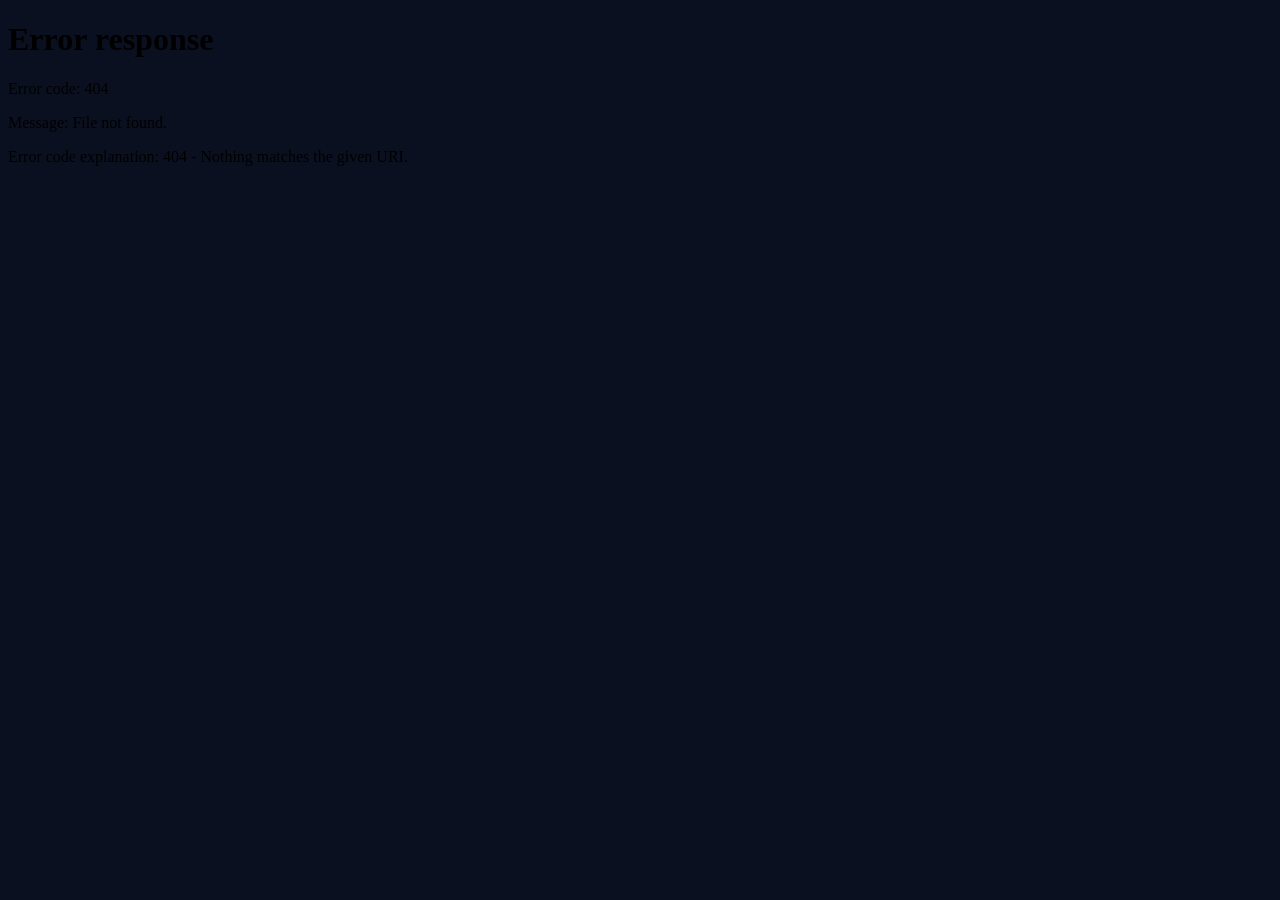
==== commit e2b02cac: "Add files via upload" ====
--- a/custom_components/ha_card_game/frontend/index.modular.html
+++ b/custom_components/ha_card_game/frontend/index.modular.html
@@ -1,8 +1,8 @@
 <!doctype html>
 <html>
   <head>
-    <meta charset=\"utf-8\" />
-    <meta name=\"viewport\" content=\"width=device-width, initial-scale=1\" />
+    <meta charset="utf-8" />
+    <meta name="viewport" content="width=device-width, initial-scale=1" />
     <title>HA Card Game</title>
     <style>
       html, body { margin: 0; padding: 0; width: 100%; height: 100%; background: #0b1020; }
@@ -10,7 +10,7 @@
     </style>
   </head>
   <body>
-    <iframe id=\"legacyFrame\" title=\"HA Card Game\" referrerpolicy=\"same-origin\"></iframe>
+    <iframe id="legacyFrame" title="HA Card Game" referrerpolicy="same-origin"></iframe>
     <script>
       const frame = document.getElementById('legacyFrame');
       const target = new URL('/local/ha_card_game/index.html', window.location.origin);
